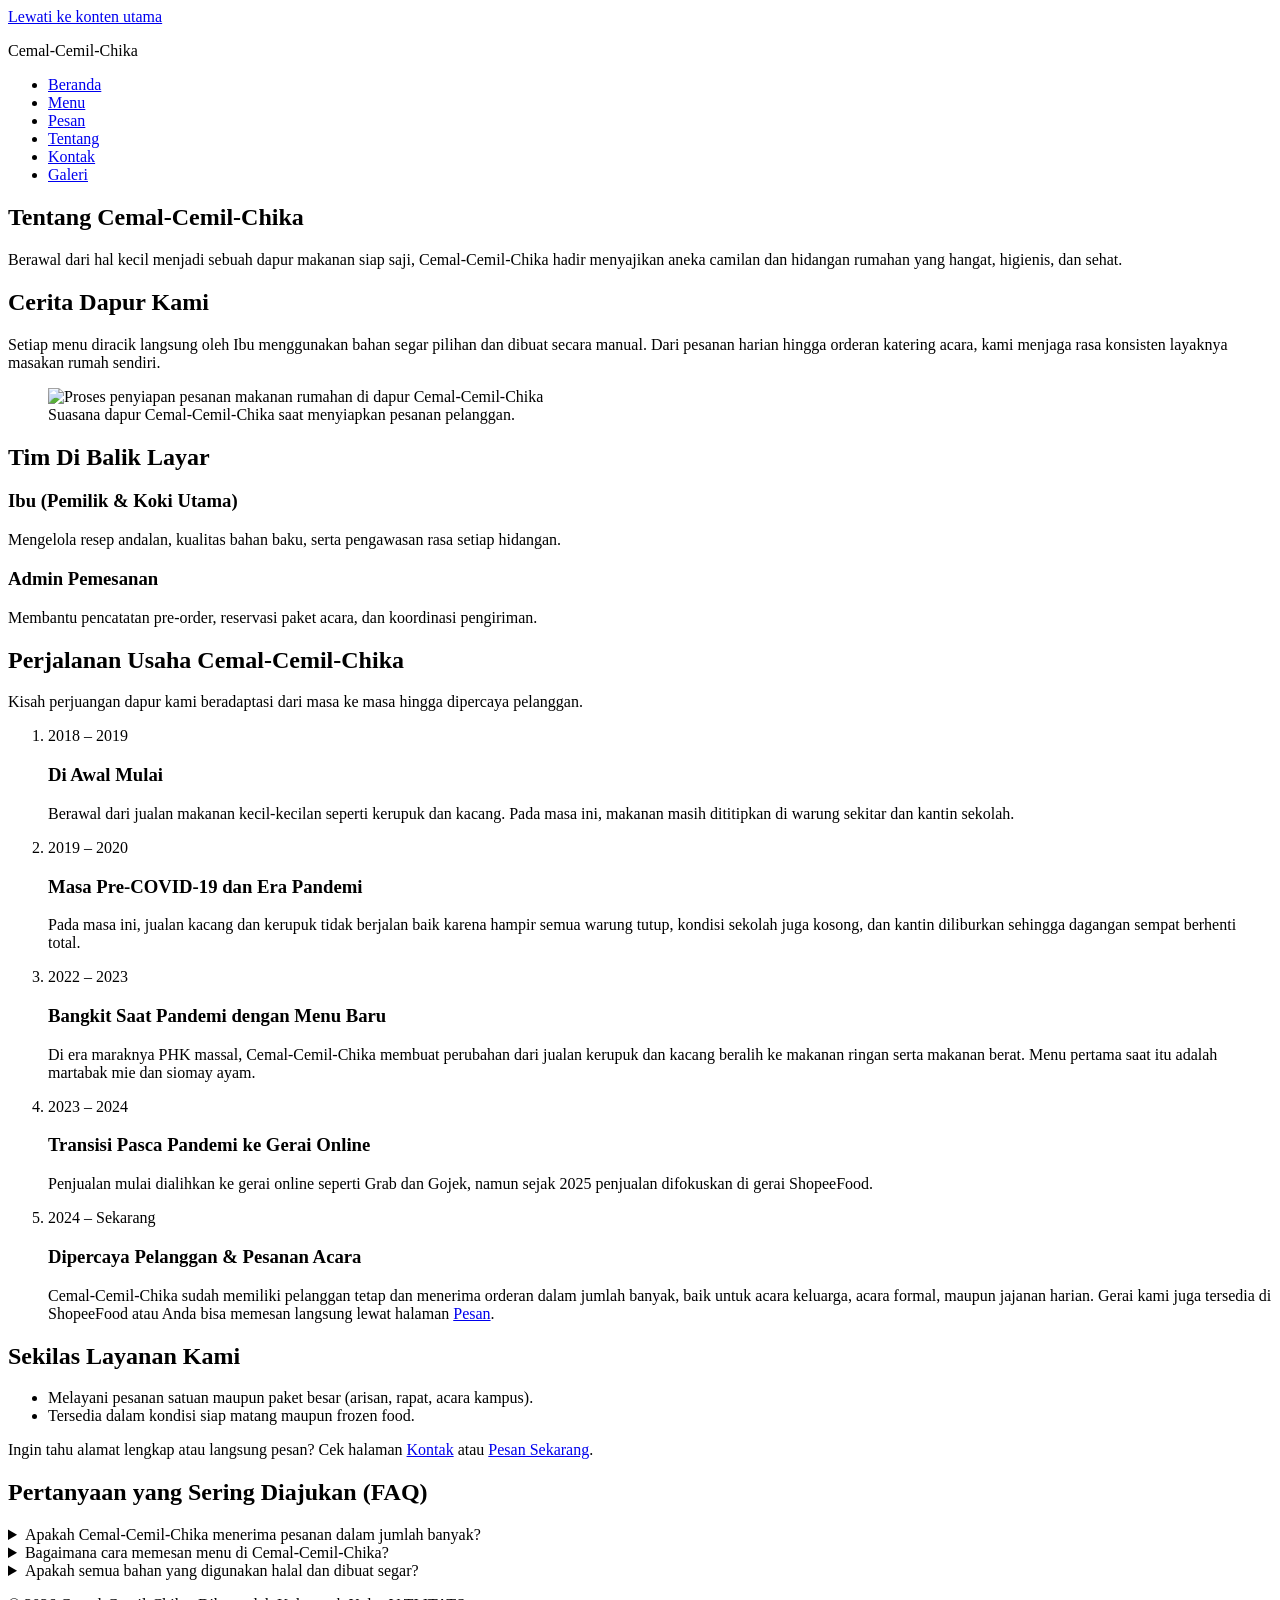
==== about.html @ de852a48 "perubahan about.html dan tambahan index.hhtml" ====
<!doctype html>
<html lang="id">
<head>
  <meta charset="UTF-8">
  <meta name="viewport" content="width=device-width, initial-scale=1.0">
  <title>Tentang Kami — Cemal-Cemil-Chika</title>
  <meta name="description" content="Kenali cerita dapur, perjalanan usaha sejak 2018, tim, dan tanya jawab seputar layanan kuliner rumahan Cemal-Cemil-Chika.">
  <!-- Link CDN Bootstrap 5.3 akan diletakkan di sini pada tahap CSS -->
  <link rel="stylesheet" href="css/style.css">
</head>
<body>
  <a href="#konten-utama">Lewati ke konten utama</a>

  <header>
    <p>Cemal-Cemil-Chika</p>
    <nav aria-label="Navigasi utama">
      <ul>
        <li><a href="index.html">Beranda</a></li>
        <li><a href="menu.html">Menu</a></li>
        <li><a href="pesan.html">Pesan</a></li>
        <li><a href="about.html" aria-current="page">Tentang</a></li>
        <li><a href="contact.html">Kontak</a></li>
        <li><a href="image.html">Galeri</a></li>
      </ul>
    </nav>
  </header>

  <main id="konten-utama">
    <section aria-labelledby="judul-tentang">
      <h1 id="judul-tentang">Tentang Cemal-Cemil-Chika</h1>
      <p>
        Berawal dari hal kecil menjadi sebuah dapur makanan siap saji, Cemal-Cemil-Chika hadir
        menyajikan aneka camilan dan hidangan rumahan yang hangat, higienis, dan sehat.
      </p>
    </section>

    <section aria-labelledby="judul-profil">
      <h2 id="judul-profil">Cerita Dapur Kami</h2>
      <p>
        Setiap menu diracik langsung oleh Ibu menggunakan bahan segar pilihan dan dibuat secara
        manual. Dari pesanan harian hingga orderan katering acara, kami menjaga rasa konsisten
        layaknya masakan rumah sendiri.
      </p>

      <figure>
        <img
          src="img/dapur-cemal-cemil.jpg"
          alt="Proses penyiapan pesanan makanan rumahan di dapur Cemal-Cemil-Chika"
          width="800"
          height="533"
          loading="lazy"
        >
        <figcaption>Suasana dapur Cemal-Cemil-Chika saat menyiapkan pesanan pelanggan.</figcaption>
      </figure>
    </section>

    <section aria-labelledby="judul-tim">
      <h2 id="judul-tim">Tim Di Balik Layar</h2>

      <article>
        <h3>Ibu (Pemilik &amp; Koki Utama)</h3>
        <p>Mengelola resep andalan, kualitas bahan baku, serta pengawasan rasa setiap hidangan.</p>
      </article>

      <article>
        <h3>Admin Pemesanan</h3>
        <p>Membantu pencatatan pre-order, reservasi paket acara, dan koordinasi pengiriman.</p>
      </article>
    </section>

    <section aria-labelledby="judul-perjalanan">
      <h2 id="judul-perjalanan">Perjalanan Usaha Cemal-Cemil-Chika</h2>
      <p>Kisah perjuangan dapur kami beradaptasi dari masa ke masa hingga dipercaya pelanggan.</p>

      <ol>
        <li>
          <article>
            <p><time datetime="2018">2018</time> – <time datetime="2019">2019</time></p>
            <h3>Di Awal Mulai</h3>
            <p>
              Berawal dari jualan makanan kecil-kecilan seperti kerupuk dan kacang. Pada masa ini,
              makanan masih dititipkan di warung sekitar dan kantin sekolah.
            </p>
          </article>
        </li>

        <li>
          <article>
            <p><time datetime="2019">2019</time> – <time datetime="2020">2020</time></p>
            <h3>Masa Pre-COVID-19 dan Era Pandemi</h3>
            <p>
              Pada masa ini, jualan kacang dan kerupuk tidak berjalan baik karena hampir semua
              warung tutup, kondisi sekolah juga kosong, dan kantin diliburkan sehingga dagangan
              sempat berhenti total.
            </p>
          </article>
        </li>

        <li>
          <article>
            <p><time datetime="2022">2022</time> – <time datetime="2023">2023</time></p>
            <h3>Bangkit Saat Pandemi dengan Menu Baru</h3>
            <p>
              Di era maraknya PHK massal, Cemal-Cemil-Chika membuat perubahan dari jualan kerupuk
              dan kacang beralih ke makanan ringan serta makanan berat. Menu pertama saat itu adalah
              martabak mie dan siomay ayam.
            </p>
          </article>
        </li>

        <li>
          <article>
            <p><time datetime="2023">2023</time> – <time datetime="2024">2024</time></p>
            <h3>Transisi Pasca Pandemi ke Gerai Online</h3>
            <p>
              Penjualan mulai dialihkan ke gerai online seperti Grab dan Gojek, namun sejak 2025
              penjualan difokuskan di gerai ShopeeFood.
            </p>
          </article>
        </li>

        <li>
          <article>
            <p><time datetime="2024">2024</time> – Sekarang</p>
            <h3>Dipercaya Pelanggan &amp; Pesanan Acara</h3>
            <p>
              Cemal-Cemil-Chika sudah memiliki pelanggan tetap dan menerima orderan dalam jumlah
              banyak, baik untuk acara keluarga, acara formal, maupun jajanan harian. Gerai kami
              juga tersedia di ShopeeFood atau Anda bisa memesan langsung lewat halaman
              <a href="pesan.html">Pesan</a>.
            </p>
          </article>
        </li>
      </ol>
    </section>

    <aside aria-labelledby="judul-ringkasan">
      <h2 id="judul-ringkasan">Sekilas Layanan Kami</h2>
      <ul>
        <li>Melayani pesanan satuan maupun paket besar (arisan, rapat, acara kampus).</li>
        <li>Tersedia dalam kondisi siap matang maupun frozen food.</li>
      </ul>
      <p>
        Ingin tahu alamat lengkap atau langsung pesan? Cek halaman
        <a href="contact.html">Kontak</a> atau <a href="pesan.html">Pesan Sekarang</a>.
      </p>
    </aside>

    <section aria-labelledby="judul-faq">
      <h2 id="judul-faq">Pertanyaan yang Sering Diajukan (FAQ)</h2>

      <details>
        <summary>Apakah Cemal-Cemil-Chika menerima pesanan dalam jumlah banyak?</summary>
        <p>
          Ya, kami melayani pesanan dalam jumlah besar untuk acara kampus, arisan, maupun
          rapat keluarga. Sebaiknya pesan minimal 1 minggu sebelumnya agar persiapan maksimal.
        </p>
      </details>

      <details>
        <summary>Bagaimana cara memesan menu di Cemal-Cemil-Chika?</summary>
        <p>
          Kamu bisa langsung mengisi formulir di halaman <a href="pesan.html">Pesan</a>
          atau menghubungi kontak yang tertera di halaman <a href="contact.html">Kontak</a>.
        </p>
      </details>

      <details>
        <summary>Apakah semua bahan yang digunakan halal dan dibuat segar?</summary>
        <p>
          InsyaAllah seluruh bahan terjamin halal dan dimasak segar sesuai pesanan setiap hari.
        </p>
      </details>
    </section>
  </main>

  <footer>
    <p>&copy; 2026 Cemal-Cemil-Chika. Dibuat oleh Kelompok Kelas V TI ITATS.</p>
  </footer>
</body>
</html>
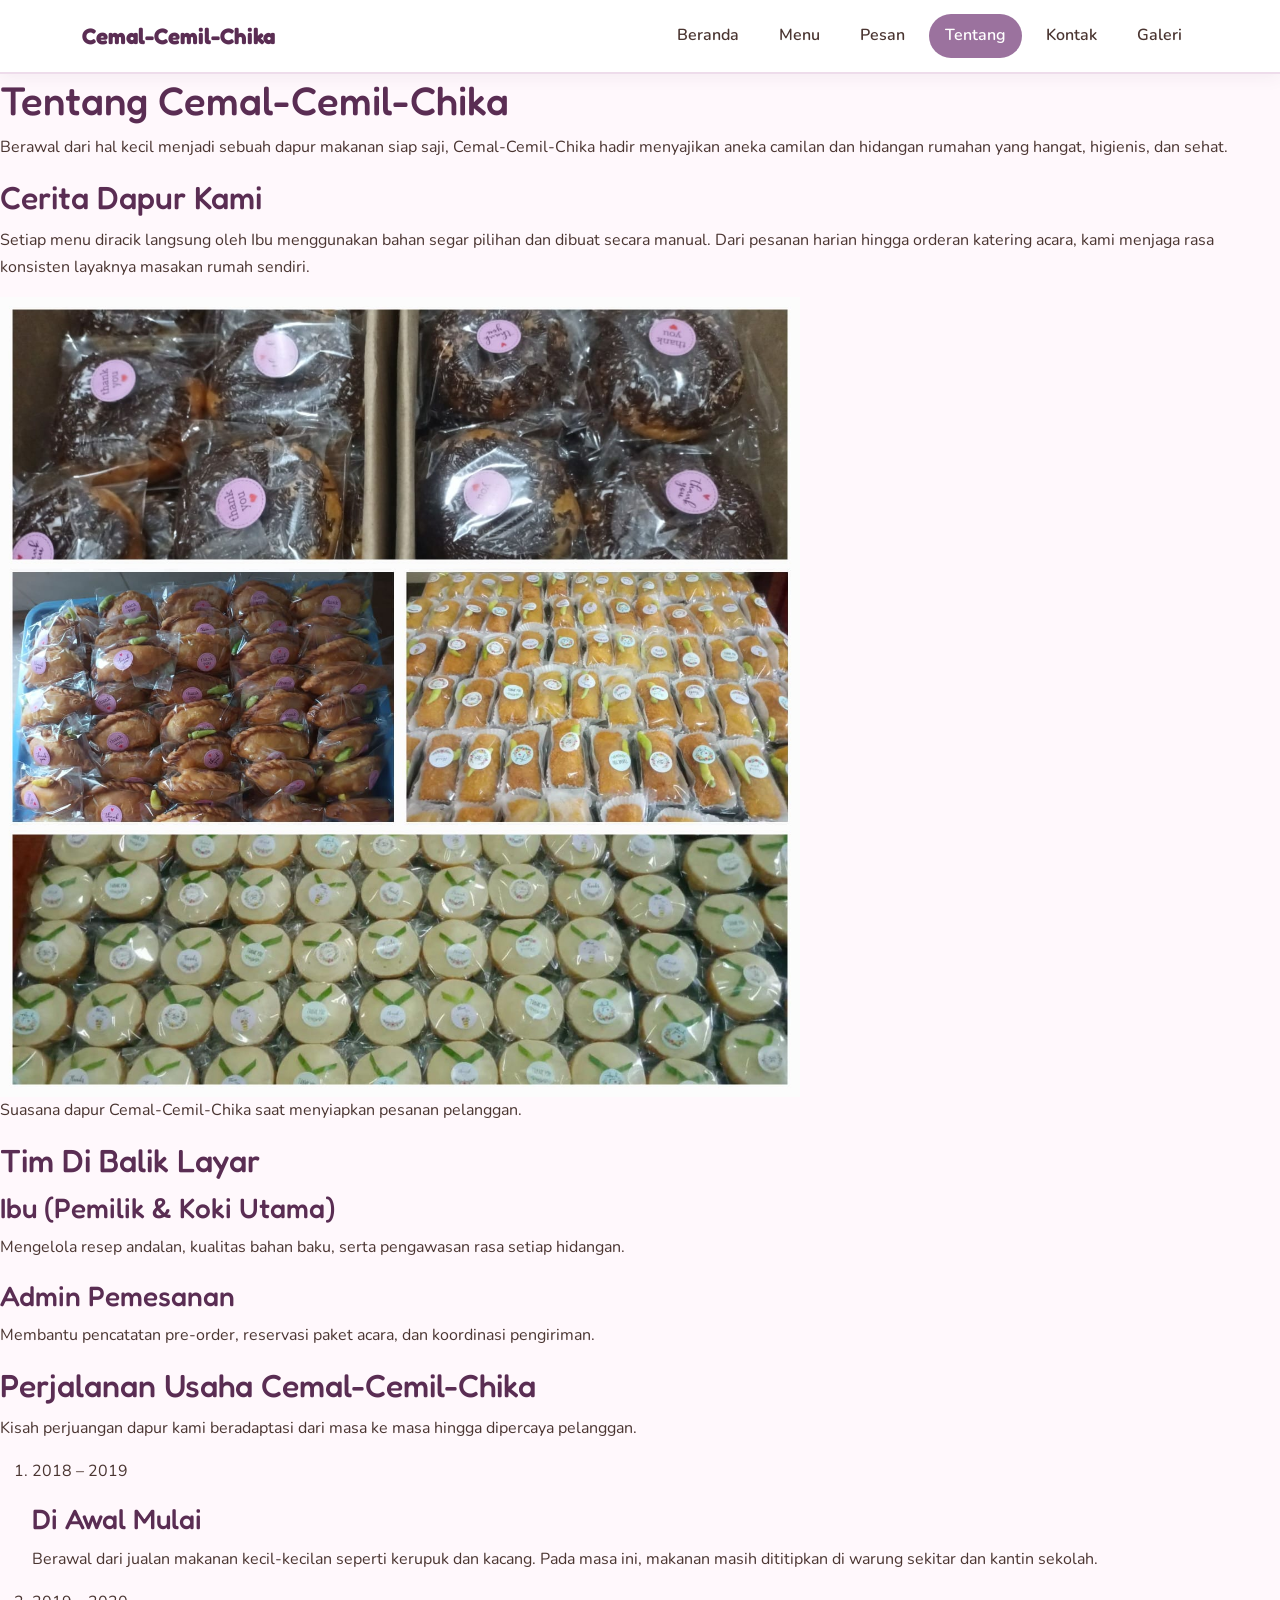
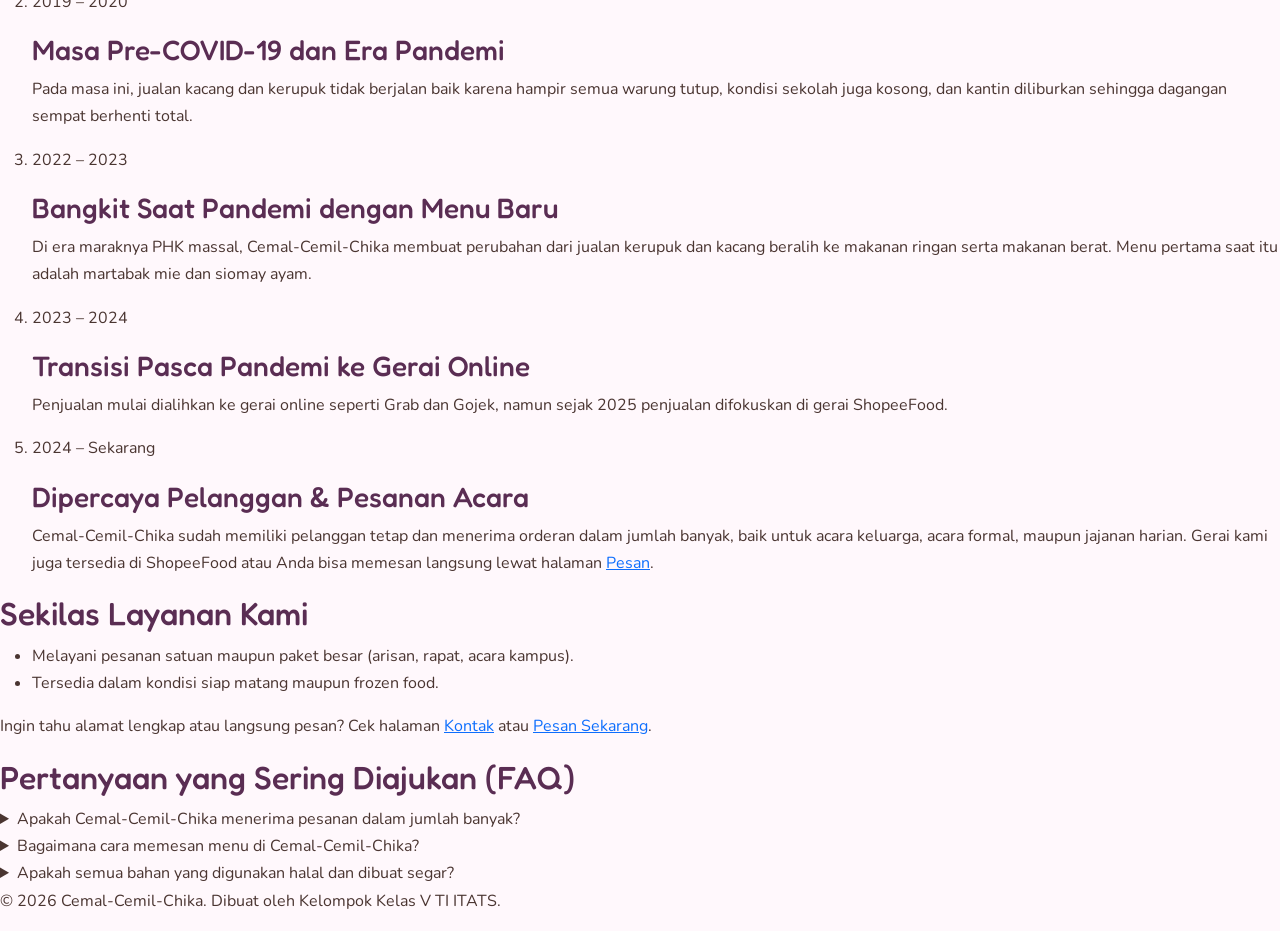
==== commit a1102e4b: "css style" ====
--- a/about.html
+++ b/about.html
@@ -1,27 +1,41 @@
 <!doctype html>
 <html lang="id">
+
 <head>
   <meta charset="UTF-8">
   <meta name="viewport" content="width=device-width, initial-scale=1.0">
   <title>Tentang Kami — Cemal-Cemil-Chika</title>
-  <meta name="description" content="Kenali cerita dapur, perjalanan usaha sejak 2018, tim, dan tanya jawab seputar layanan kuliner rumahan Cemal-Cemil-Chika.">
+  <meta name="description"
+    content="Kenali cerita dapur, perjalanan usaha sejak 2018, tim, dan tanya jawab seputar layanan kuliner rumahan Cemal-Cemil-Chika.">
   <!-- Link CDN Bootstrap 5.3 akan diletakkan di sini pada tahap CSS -->
+  <link href="https://cdn.jsdelivr.net/npm/bootstrap@5.3.3/dist/css/bootstrap.min.css" rel="stylesheet">
   <link rel="stylesheet" href="css/style.css">
 </head>
+
 <body>
   <a href="#konten-utama">Lewati ke konten utama</a>
 
   <header>
-    <p>Cemal-Cemil-Chika</p>
-    <nav aria-label="Navigasi utama">
-      <ul>
-        <li><a href="index.html">Beranda</a></li>
-        <li><a href="menu.html">Menu</a></li>
-        <li><a href="pesan.html">Pesan</a></li>
-        <li><a href="about.html" aria-current="page">Tentang</a></li>
-        <li><a href="contact.html">Kontak</a></li>
-        <li><a href="image.html">Galeri</a></li>
-      </ul>
+    <nav class="navbar navbar-expand-lg chika-navbar" aria-label="Navigasi utama">
+      <div class="container">
+        <a class="navbar-brand fw-bold d-flex align-items-center gap-2" href="index.html">
+          Cemal-Cemil-Chika
+        </a>
+        <button class="navbar-toggler" type="button" data-bs-toggle="collapse" data-bs-target="#menuUtama"
+          aria-controls="menuUtama" aria-expanded="false" aria-label="Buka menu navigasi">
+          <span class="navbar-toggler-icon"></span>
+        </button>
+        <div class="collapse navbar-collapse" id="menuUtama">
+          <ul class="navbar-nav ms-auto gap-lg-2">
+            <li class="nav-item"><a class="nav-link" href="index.html">Beranda</a></li>
+            <li class="nav-item"><a class="nav-link" href="menu.html">Menu</a></li>
+            <li class="nav-item"><a class="nav-link" href="pesan.html">Pesan</a></li>
+            <li class="nav-item"><a class="nav-link active" href="about.html" aria-current="page">Tentang</a></li>
+            <li class="nav-item"><a class="nav-link" href="contact.html">Kontak</a></li>
+            <li class="nav-item"><a class="nav-link" href="image.html">Galeri</a></li>
+          </ul>
+        </div>
+      </div>
     </nav>
   </header>
 
@@ -43,13 +57,8 @@
       </p>
 
       <figure>
-        <img
-          src="img/dapur-cemal-cemil.jpg"
-          alt="Proses penyiapan pesanan makanan rumahan di dapur Cemal-Cemil-Chika"
-          width="800"
-          height="533"
-          loading="lazy"
-        >
+        <img src="img/dapur-cemal-cemil.jpg" alt="Proses penyiapan pesanan makanan rumahan di dapur Cemal-Cemil-Chika"
+          width="800" height="533" loading="lazy">
         <figcaption>Suasana dapur Cemal-Cemil-Chika saat menyiapkan pesanan pelanggan.</figcaption>
       </figure>
     </section>
@@ -177,5 +186,7 @@
   <footer>
     <p>&copy; 2026 Cemal-Cemil-Chika. Dibuat oleh Kelompok Kelas V TI ITATS.</p>
   </footer>
+  <script src="https://cdn.jsdelivr.net/npm/bootstrap@5.3.3/dist/js/bootstrap.bundle.min.js"></script>
 </body>
+
 </html>
--- a/css/style.css
+++ b/css/style.css
@@ -0,0 +1,111 @@
+/* === 1. FONT & PALET WARNA LOGO CEMAL-CEMIL CHIKA === */
+@import url('https://fonts.googleapis.com/css2?family=Fredoka:wght@500;600;700&family=Nunito:wght@400;600;700&display=swap');
+
+:root {
+    --bg-page: #FFF8FC;
+    /* Pink-putih lembut dari latar logo */
+    --surface: #FFFFFF;
+    /* Putih bersih untuk card/konten */
+    --primary: #9B729E;
+    /* Dusty mauve dari pita logo */
+    --primary-dark: #5A2D53;
+    /* Deep plum dari teks pita */
+    --primary-soft: #F3E5F2;
+    /* Lavender pastel untuk highlight */
+    --accent: #E09132;
+    /* Emas karamel dari wajan & spatula */
+    --accent-hover: #C87A1E;
+    --text-main: #4A3531;
+    /* Cokelat hangat dari outline logo */
+    --text-muted: #7D6460;
+    --border-soft: #EEDCEB;
+    --shadow-soft: 0 8px 24px rgba(90, 45, 83, 0.08);
+    --radius: 16px;
+}
+
+/* === 2. RESET & BASE === */
+*,
+*::before,
+*::after {
+    box-sizing: border-box;
+    margin: 0;
+    padding: 0;
+}
+
+html {
+    scroll-behavior: smooth;
+}
+
+body {
+    font-family: 'Nunito', sans-serif;
+    background-color: var(--bg-page);
+    color: var(--text-main);
+    line-height: 1.7;
+    min-height: 100vh;
+    display: flex;
+    flex-direction: column;
+}
+
+h1,
+h2,
+h3 {
+    font-family: 'Fredoka', sans-serif;
+    color: var(--primary-dark);
+    line-height: 1.3;
+}
+
+img {
+    max-width: 100%;
+    height: auto;
+    display: block;
+}
+
+/* === 3. SKIP LINK (AKSESIBILITAS) === */
+a[href="#konten-utama"] {
+    position: absolute;
+    top: -100px;
+    left: 16px;
+    background: var(--primary-dark);
+    color: #FFFFFF;
+    padding: 8px 16px;
+    border-radius: 8px;
+    text-decoration: none;
+    font-weight: 700;
+    z-index: 1000;
+}
+
+a[href="#konten-utama"]:focus {
+    top: 16px;
+}
+
+/* === 4. NAVBAR CHIKA === */
+.chika-navbar {
+    background-color: var(--surface);
+    border-bottom: 2px solid var(--border-soft);
+    box-shadow: 0 4px 16px rgba(90, 45, 83, 0.06);
+    padding: 0.75rem 0;
+}
+
+.chika-navbar .navbar-brand {
+    font-family: 'Fredoka', sans-serif;
+    font-size: 1.4rem;
+    color: var(--primary-dark);
+}
+
+.chika-navbar .nav-link {
+    font-weight: 600;
+    color: var(--text-main);
+    padding: 0.5rem 1rem !important;
+    border-radius: 999px;
+    transition: all 0.2s ease;
+}
+
+.chika-navbar .nav-link:hover {
+    background-color: var(--primary-soft);
+    color: var(--primary-dark);
+}
+
+.chika-navbar .nav-link.active {
+    background-color: var(--primary);
+    color: #FFFFFF;
+}
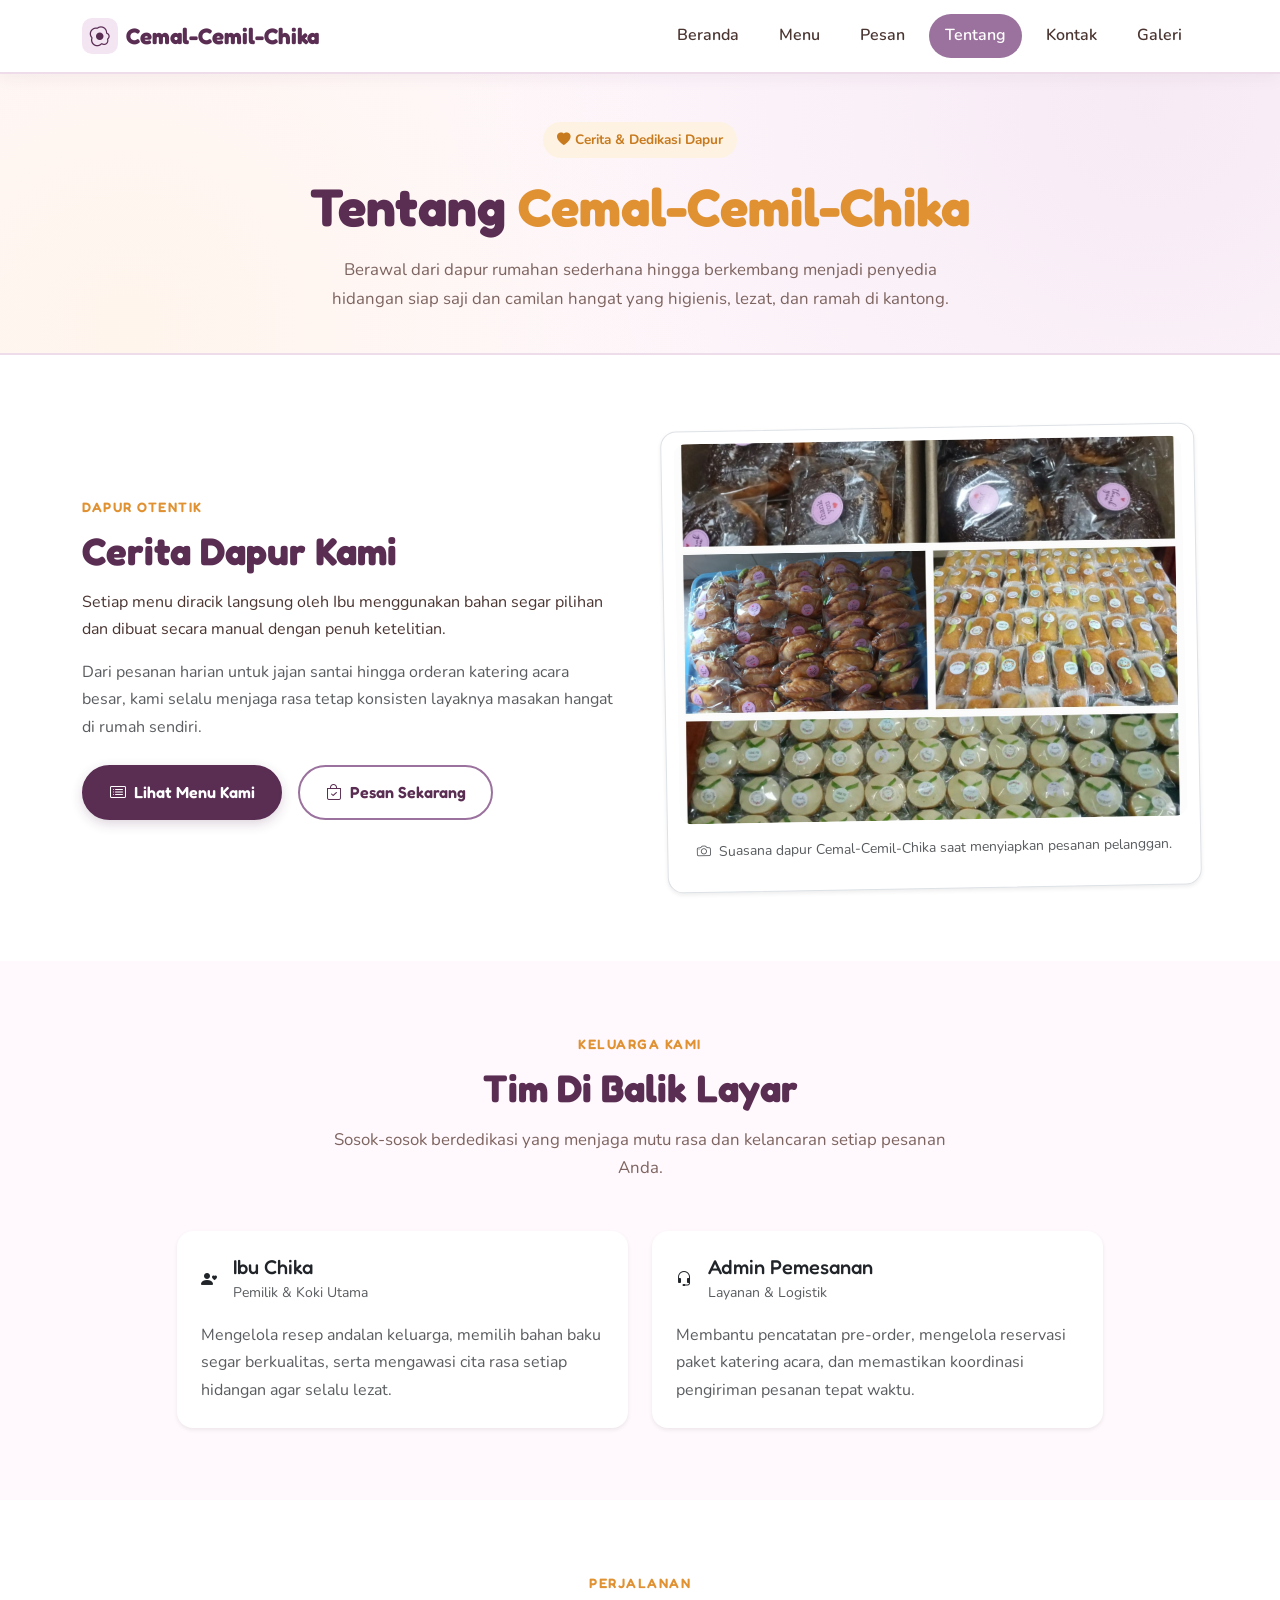
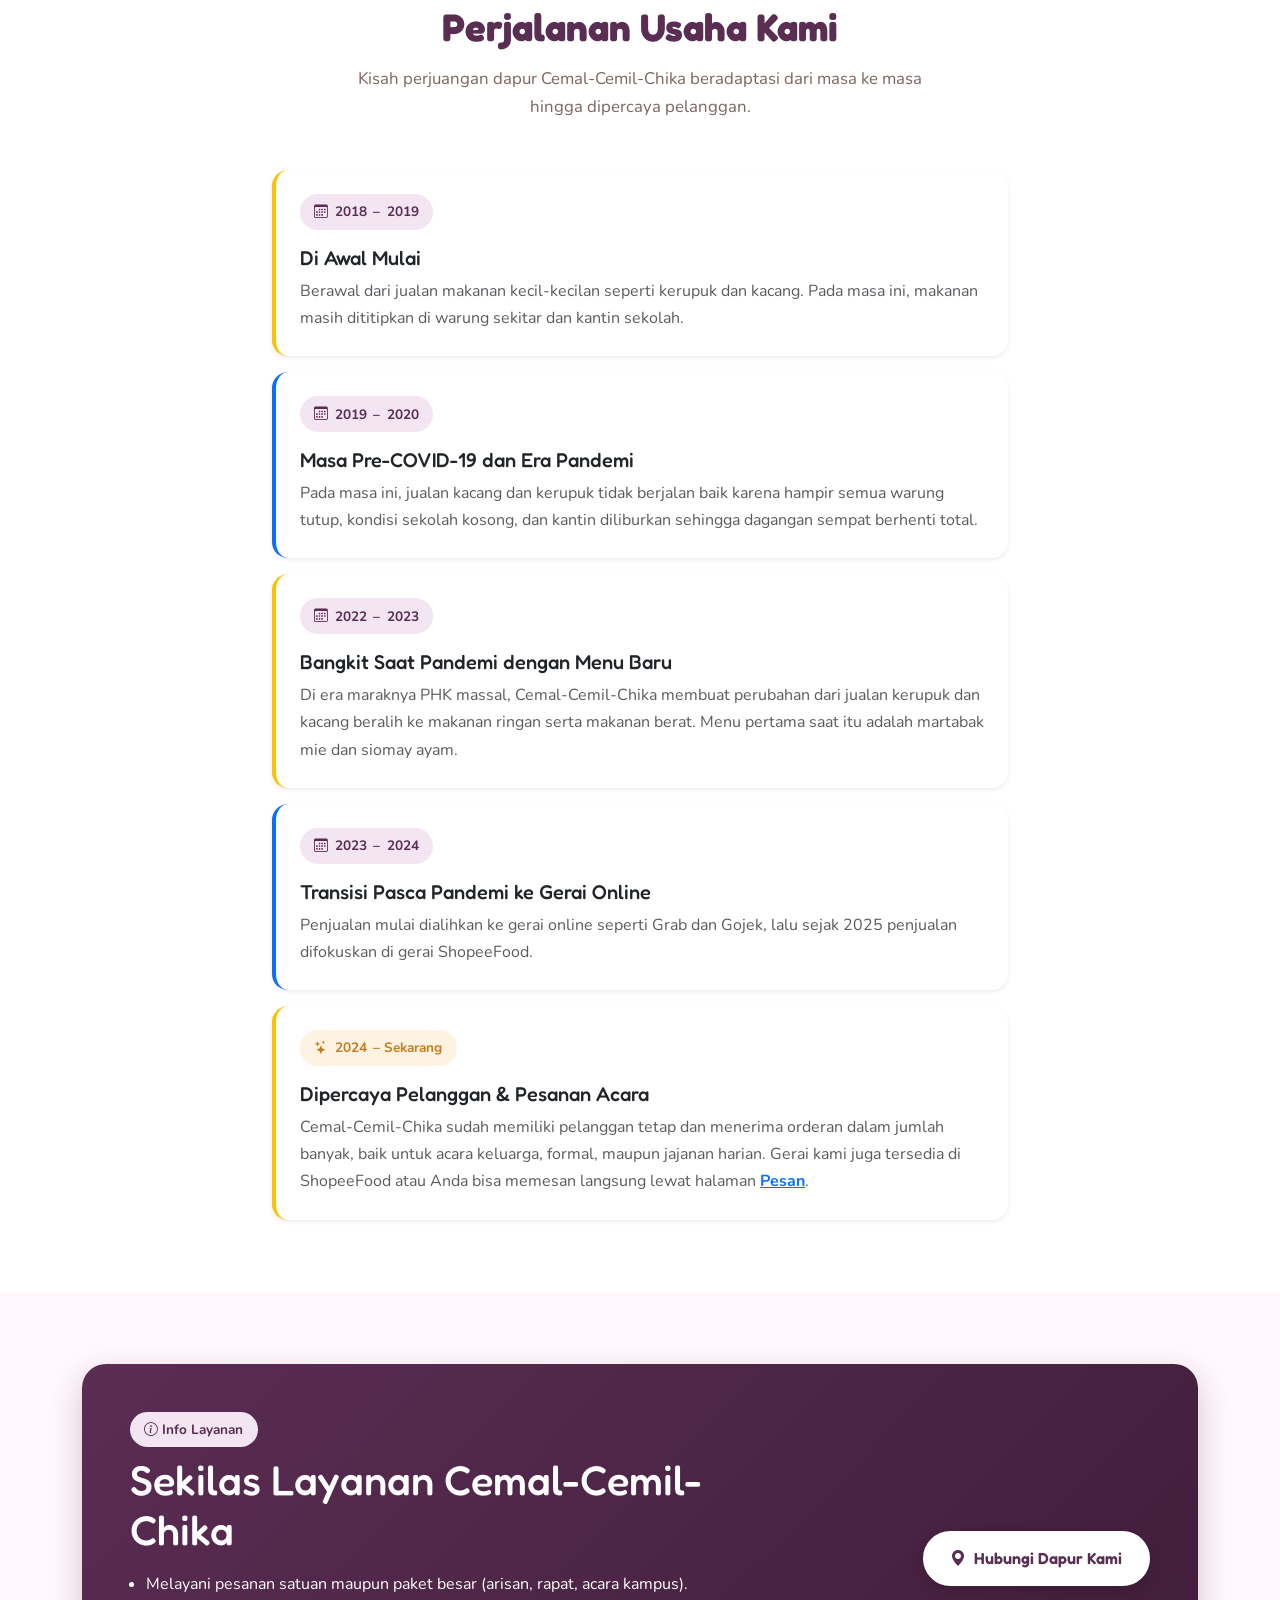
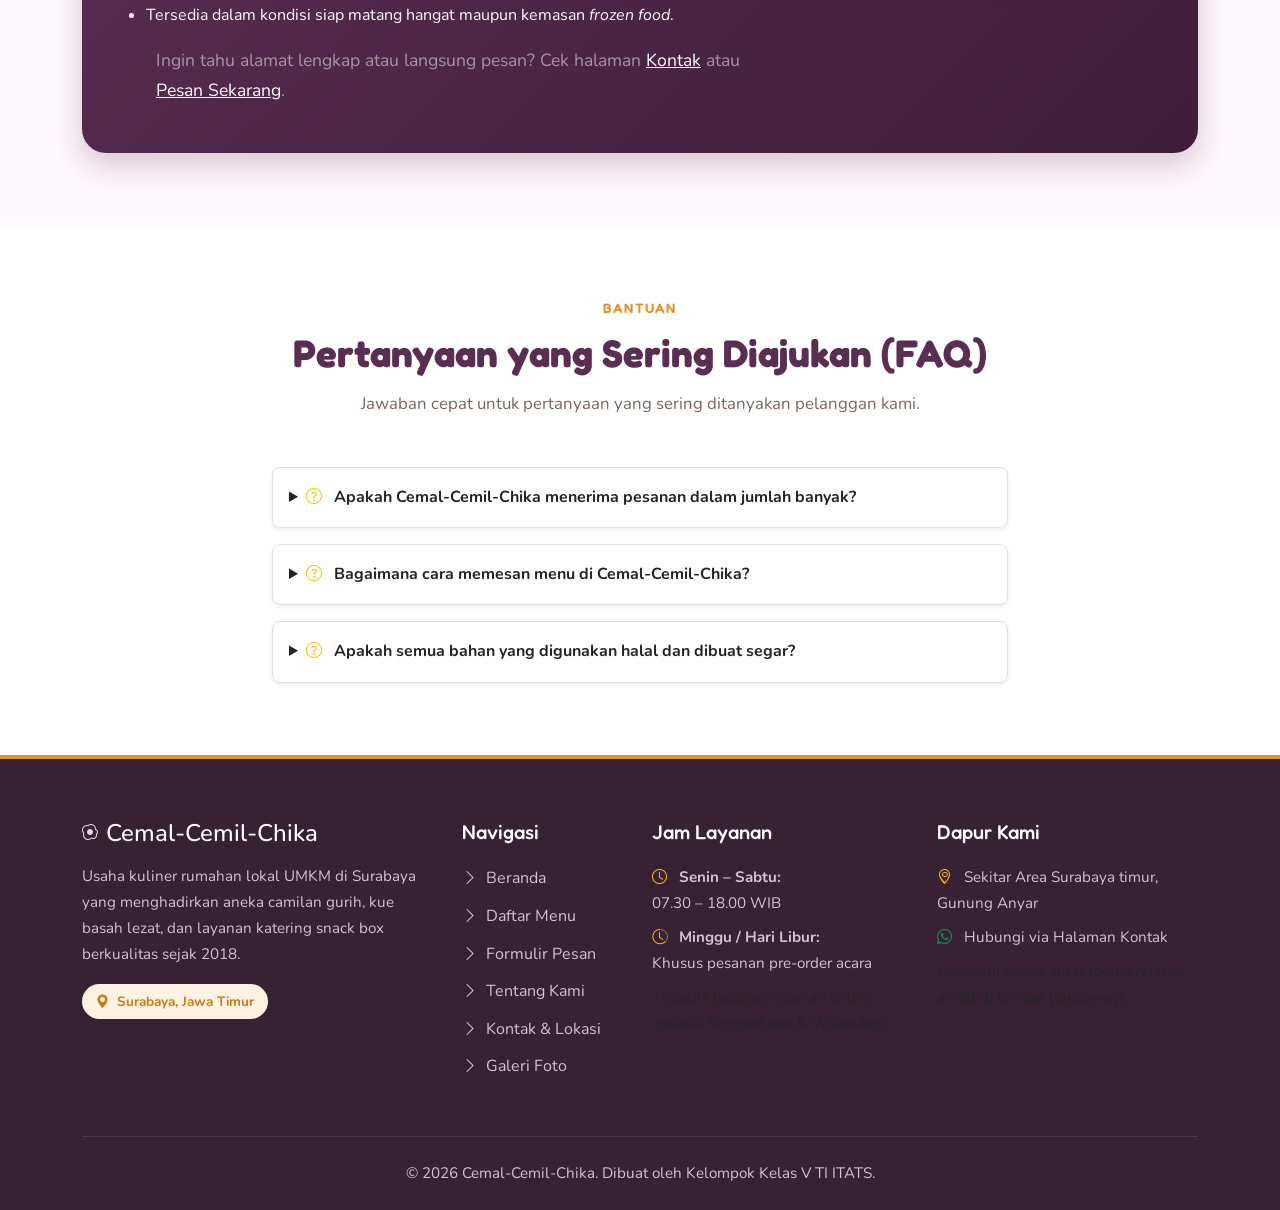
==== commit 2aca8540: "perubahan detail" ====
--- a/about.html
+++ b/about.html
@@ -2,24 +2,31 @@
 <html lang="id">
 
 <head>
-  <meta charset="UTF-8">
-  <meta name="viewport" content="width=device-width, initial-scale=1.0">
+  <meta charset="UTF-8" />
+  <meta name="viewport" content="width=device-width, initial-scale=1.0" />
   <title>Tentang Kami — Cemal-Cemil-Chika</title>
   <meta name="description"
-    content="Kenali cerita dapur, perjalanan usaha sejak 2018, tim, dan tanya jawab seputar layanan kuliner rumahan Cemal-Cemil-Chika.">
-  <!-- Link CDN Bootstrap 5.3 akan diletakkan di sini pada tahap CSS -->
-  <link href="https://cdn.jsdelivr.net/npm/bootstrap@5.3.3/dist/css/bootstrap.min.css" rel="stylesheet">
-  <link rel="stylesheet" href="css/style.css">
+    content="Kenali cerita dapur, perjalanan usaha sejak 2018, tim, dan tanya jawab seputar layanan kuliner rumahan Cemal-Cemil-Chika." />
+
+  <!-- Bootstrap 5.3 CDN -->
+  <link href="https://cdn.jsdelivr.net/npm/bootstrap@5.3.3/dist/css/bootstrap.min.css" rel="stylesheet" />
+  <!-- Bootstrap Icons CDN -->
+  <link rel="stylesheet" href="https://cdn.jsdelivr.net/npm/bootstrap-icons@1.11.3/font/bootstrap-icons.min.css" />
+  <!-- Custom Stylesheet -->
+  <link rel="stylesheet" href="css/style.css" />
 </head>
 
 <body>
+  <!-- Aksesibilitas: Tautan Lewati ke Konten Utama (B5) -->
   <a href="#konten-utama">Lewati ke konten utama</a>
 
+  <!-- Header & Navigasi Bersama (A2, A4) -->
   <header>
     <nav class="navbar navbar-expand-lg chika-navbar" aria-label="Navigasi utama">
       <div class="container">
-        <a class="navbar-brand fw-bold d-flex align-items-center gap-2" href="index.html">
-          Cemal-Cemil-Chika
+        <a class="navbar-brand fw-bold" href="index.html">
+          <span class="brand-icon"><i class="bi bi-egg-fried"></i></span>
+          <span>Cemal-Cemil-Chika</span>
         </a>
         <button class="navbar-toggler" type="button" data-bs-toggle="collapse" data-bs-target="#menuUtama"
           aria-controls="menuUtama" aria-expanded="false" aria-label="Buka menu navigasi">
@@ -39,153 +46,330 @@
     </nav>
   </header>
 
+  <!-- Konten Utama (A2) -->
   <main id="konten-utama">
-    <section aria-labelledby="judul-tentang">
-      <h1 id="judul-tentang">Tentang Cemal-Cemil-Chika</h1>
-      <p>
-        Berawal dari hal kecil menjadi sebuah dapur makanan siap saji, Cemal-Cemil-Chika hadir
-        menyajikan aneka camilan dan hidangan rumahan yang hangat, higienis, dan sehat.
-      </p>
-    </section>
-
-    <section aria-labelledby="judul-profil">
-      <h2 id="judul-profil">Cerita Dapur Kami</h2>
-      <p>
-        Setiap menu diracik langsung oleh Ibu menggunakan bahan segar pilihan dan dibuat secara
-        manual. Dari pesanan harian hingga orderan katering acara, kami menjaga rasa konsisten
-        layaknya masakan rumah sendiri.
-      </p>
-
-      <figure>
-        <img src="img/dapur-cemal-cemil.jpg" alt="Proses penyiapan pesanan makanan rumahan di dapur Cemal-Cemil-Chika"
-          width="800" height="533" loading="lazy">
-        <figcaption>Suasana dapur Cemal-Cemil-Chika saat menyiapkan pesanan pelanggan.</figcaption>
-      </figure>
-    </section>
-
-    <section aria-labelledby="judul-tim">
-      <h2 id="judul-tim">Tim Di Balik Layar</h2>
-
-      <article>
-        <h3>Ibu (Pemilik &amp; Koki Utama)</h3>
-        <p>Mengelola resep andalan, kualitas bahan baku, serta pengawasan rasa setiap hidangan.</p>
-      </article>
-
-      <article>
-        <h3>Admin Pemesanan</h3>
-        <p>Membantu pencatatan pre-order, reservasi paket acara, dan koordinasi pengiriman.</p>
-      </article>
-    </section>
-
-    <section aria-labelledby="judul-perjalanan">
-      <h2 id="judul-perjalanan">Perjalanan Usaha Cemal-Cemil-Chika</h2>
-      <p>Kisah perjuangan dapur kami beradaptasi dari masa ke masa hingga dipercaya pelanggan.</p>
-
-      <ol>
-        <li>
-          <article>
-            <p><time datetime="2018">2018</time> – <time datetime="2019">2019</time></p>
-            <h3>Di Awal Mulai</h3>
-            <p>
-              Berawal dari jualan makanan kecil-kecilan seperti kerupuk dan kacang. Pada masa ini,
-              makanan masih dititipkan di warung sekitar dan kantin sekolah.
+    <!-- 1. Page Hero Banner (A3) -->
+    <section class="page-hero text-center" aria-labelledby="judul-tentang">
+      <div class="container">
+        <span class="badge-accent mb-3 d-inline-block">
+          <i class="bi bi-heart-fill"></i> Cerita &amp; Dedikasi Dapur
+        </span>
+        <h1 id="judul-tentang" class="hero-title mb-3">
+          Tentang <span class="text-highlight">Cemal-Cemil-Chika</span>
+        </h1>
+        <p class="section-desc mb-0 mx-auto">
+          Berawal dari dapur rumahan sederhana hingga berkembang menjadi penyedia hidangan siap saji dan camilan hangat yang higienis, lezat, dan ramah di kantong.
+        </p>
+      </div>
+    </section>
+
+    <!-- 2. Cerita Dapur Kami (A5, D4) -->
+    <section class="section-padding bg-white" aria-labelledby="judul-profil">
+      <div class="container">
+        <div class="row align-items-center g-5">
+          <div class="col-lg-6">
+            <span class="section-tag">Dapur Otentik</span>
+            <h2 id="judul-profil" class="section-title">Cerita Dapur Kami</h2>
+            <p class="mb-3">
+              Setiap menu diracik langsung oleh Ibu menggunakan bahan segar pilihan dan dibuat secara manual dengan penuh ketelitian.
             </p>
-          </article>
-        </li>
-
-        <li>
-          <article>
-            <p><time datetime="2019">2019</time> – <time datetime="2020">2020</time></p>
-            <h3>Masa Pre-COVID-19 dan Era Pandemi</h3>
-            <p>
-              Pada masa ini, jualan kacang dan kerupuk tidak berjalan baik karena hampir semua
-              warung tutup, kondisi sekolah juga kosong, dan kantin diliburkan sehingga dagangan
-              sempat berhenti total.
+            <p class="mb-4 text-muted">
+              Dari pesanan harian untuk jajan santai hingga orderan katering acara besar, kami selalu menjaga rasa tetap konsisten layaknya masakan hangat di rumah sendiri.
             </p>
-          </article>
-        </li>
-
-        <li>
-          <article>
-            <p><time datetime="2022">2022</time> – <time datetime="2023">2023</time></p>
-            <h3>Bangkit Saat Pandemi dengan Menu Baru</h3>
-            <p>
-              Di era maraknya PHK massal, Cemal-Cemil-Chika membuat perubahan dari jualan kerupuk
-              dan kacang beralih ke makanan ringan serta makanan berat. Menu pertama saat itu adalah
-              martabak mie dan siomay ayam.
-            </p>
-          </article>
-        </li>
-
-        <li>
-          <article>
-            <p><time datetime="2023">2023</time> – <time datetime="2024">2024</time></p>
-            <h3>Transisi Pasca Pandemi ke Gerai Online</h3>
-            <p>
-              Penjualan mulai dialihkan ke gerai online seperti Grab dan Gojek, namun sejak 2025
-              penjualan difokuskan di gerai ShopeeFood.
-            </p>
-          </article>
-        </li>
-
-        <li>
-          <article>
-            <p><time datetime="2024">2024</time> – Sekarang</p>
-            <h3>Dipercaya Pelanggan &amp; Pesanan Acara</h3>
-            <p>
-              Cemal-Cemil-Chika sudah memiliki pelanggan tetap dan menerima orderan dalam jumlah
-              banyak, baik untuk acara keluarga, acara formal, maupun jajanan harian. Gerai kami
-              juga tersedia di ShopeeFood atau Anda bisa memesan langsung lewat halaman
-              <a href="pesan.html">Pesan</a>.
-            </p>
-          </article>
-        </li>
-      </ol>
-    </section>
-
-    <aside aria-labelledby="judul-ringkasan">
-      <h2 id="judul-ringkasan">Sekilas Layanan Kami</h2>
-      <ul>
-        <li>Melayani pesanan satuan maupun paket besar (arisan, rapat, acara kampus).</li>
-        <li>Tersedia dalam kondisi siap matang maupun frozen food.</li>
-      </ul>
-      <p>
-        Ingin tahu alamat lengkap atau langsung pesan? Cek halaman
-        <a href="contact.html">Kontak</a> atau <a href="pesan.html">Pesan Sekarang</a>.
-      </p>
-    </aside>
-
-    <section aria-labelledby="judul-faq">
-      <h2 id="judul-faq">Pertanyaan yang Sering Diajukan (FAQ)</h2>
-
-      <details>
-        <summary>Apakah Cemal-Cemil-Chika menerima pesanan dalam jumlah banyak?</summary>
-        <p>
-          Ya, kami melayani pesanan dalam jumlah besar untuk acara kampus, arisan, maupun
-          rapat keluarga. Sebaiknya pesan minimal 1 minggu sebelumnya agar persiapan maksimal.
+            <div class="d-flex flex-wrap gap-3">
+              <a href="menu.html" class="btn-chika-primary">
+                <i class="bi bi-card-list"></i> Lihat Menu Kami
+              </a>
+              <a href="pesan.html" class="btn-chika-outline">
+                <i class="bi bi-bag-check"></i> Pesan Sekarang
+              </a>
+            </div>
+          </div>
+          <div class="col-lg-6">
+            <figure class="hero-image-card mb-0 shadow-sm border rounded-4 overflow-hidden">
+              <img src="img/dapur-cemal-cemil.jpg" alt="Proses penyiapan pesanan makanan rumahan di dapur Cemal-Cemil-Chika"
+                width="800" height="533" loading="lazy" class="img-fluid" />
+              <figcaption class="p-3 text-center small text-muted bg-white">
+                <i class="bi bi-camera me-1"></i> Suasana dapur Cemal-Cemil-Chika saat menyiapkan pesanan pelanggan.
+              </figcaption>
+            </figure>
+          </div>
+        </div>
+      </div>
+    </section>
+
+    <!-- 3. Tim Di Balik Layar (A2, P4) -->
+    <section class="section-padding" aria-labelledby="judul-tim">
+      <div class="container">
+        <div class="text-center mb-5">
+          <span class="section-tag">Keluarga Kami</span>
+          <h2 id="judul-tim" class="section-title">Tim Di Balik Layar</h2>
+          <p class="section-desc">Sosok-sosok berdedikasi yang menjaga mutu rasa dan kelancaran setiap pesanan Anda.</p>
+        </div>
+
+        <div class="row g-4 justify-content-center">
+          <div class="col-md-6 col-lg-5">
+            <article class="card h-100 border-0 shadow-sm rounded-4 p-4">
+              <div class="d-flex align-items-center gap-3 mb-3">
+                <div class="brand-icon">
+                  <i class="bi bi-person-heart"></i>
+                </div>
+                <div>
+                  <h3 class="h5 mb-0">Ibu Chika</h3>
+                  <span class="small text-muted">Pemilik &amp; Koki Utama</span>
+                </div>
+              </div>
+              <p class="mb-0 text-muted">
+                Mengelola resep andalan keluarga, memilih bahan baku segar berkualitas, serta mengawasi cita rasa setiap hidangan agar selalu lezat.
+              </p>
+            </article>
+          </div>
+
+          <div class="col-md-6 col-lg-5">
+            <article class="card h-100 border-0 shadow-sm rounded-4 p-4">
+              <div class="d-flex align-items-center gap-3 mb-3">
+                <div class="brand-icon">
+                  <i class="bi bi-headset"></i>
+                </div>
+                <div>
+                  <h3 class="h5 mb-0">Admin Pemesanan</h3>
+                  <span class="small text-muted">Layanan &amp; Logistik</span>
+                </div>
+              </div>
+              <p class="mb-0 text-muted">
+                Membantu pencatatan pre-order, mengelola reservasi paket katering acara, dan memastikan koordinasi pengiriman pesanan tepat waktu.
+              </p>
+            </article>
+          </div>
+        </div>
+      </div>
+    </section>
+
+    <!-- 4. Perjalanan Usaha (A2 Timeline) -->
+    <section class="section-padding bg-white" aria-labelledby="judul-perjalanan">
+      <div class="container">
+        <div class="text-center mb-5">
+          <span class="section-tag">Perjalanan</span>
+          <h2 id="judul-perjalanan" class="section-title">Perjalanan Usaha Kami</h2>
+          <p class="section-desc">Kisah perjuangan dapur Cemal-Cemil-Chika beradaptasi dari masa ke masa hingga dipercaya pelanggan.</p>
+        </div>
+
+        <div class="row justify-content-center">
+          <div class="col-lg-8">
+            <ol class="list-unstyled d-flex flex-column gap-3 mb-0">
+              <!-- Era 1 -->
+              <li>
+                <article class="card border-0 shadow-sm rounded-4 p-4 border-start border-warning border-4">
+                  <div class="mb-2">
+                    <span class="badge-chika"><i class="bi bi-calendar3"></i> <time datetime="2018">2018</time> – <time datetime="2019">2019</time></span>
+                  </div>
+                  <h3 class="h5 mt-2 mb-2">Di Awal Mulai</h3>
+                  <p class="mb-0 text-muted">
+                    Berawal dari jualan makanan kecil-kecilan seperti kerupuk dan kacang. Pada masa ini, makanan masih dititipkan di warung sekitar dan kantin sekolah.
+                  </p>
+                </article>
+              </li>
+
+              <!-- Era 2 -->
+              <li>
+                <article class="card border-0 shadow-sm rounded-4 p-4 border-start border-primary border-4">
+                  <div class="mb-2">
+                    <span class="badge-chika"><i class="bi bi-calendar3"></i> <time datetime="2019">2019</time> – <time datetime="2020">2020</time></span>
+                  </div>
+                  <h3 class="h5 mt-2 mb-2">Masa Pre-COVID-19 dan Era Pandemi</h3>
+                  <p class="mb-0 text-muted">
+                    Pada masa ini, jualan kacang dan kerupuk tidak berjalan baik karena hampir semua warung tutup, kondisi sekolah kosong, dan kantin diliburkan sehingga dagangan sempat berhenti total.
+                  </p>
+                </article>
+              </li>
+
+              <!-- Era 3 -->
+              <li>
+                <article class="card border-0 shadow-sm rounded-4 p-4 border-start border-warning border-4">
+                  <div class="mb-2">
+                    <span class="badge-chika"><i class="bi bi-calendar3"></i> <time datetime="2022">2022</time> – <time datetime="2023">2023</time></span>
+                  </div>
+                  <h3 class="h5 mt-2 mb-2">Bangkit Saat Pandemi dengan Menu Baru</h3>
+                  <p class="mb-0 text-muted">
+                    Di era maraknya PHK massal, Cemal-Cemil-Chika membuat perubahan dari jualan kerupuk dan kacang beralih ke makanan ringan serta makanan berat. Menu pertama saat itu adalah martabak mie dan siomay ayam.
+                  </p>
+                </article>
+              </li>
+
+              <!-- Era 4 -->
+              <li>
+                <article class="card border-0 shadow-sm rounded-4 p-4 border-start border-primary border-4">
+                  <div class="mb-2">
+                    <span class="badge-chika"><i class="bi bi-calendar3"></i> <time datetime="2023">2023</time> – <time datetime="2024">2024</time></span>
+                  </div>
+                  <h3 class="h5 mt-2 mb-2">Transisi Pasca Pandemi ke Gerai Online</h3>
+                  <p class="mb-0 text-muted">
+                    Penjualan mulai dialihkan ke gerai online seperti Grab dan Gojek, lalu sejak 2025 penjualan difokuskan di gerai ShopeeFood.
+                  </p>
+                </article>
+              </li>
+
+              <!-- Era 5 -->
+              <li>
+                <article class="card border-0 shadow-sm rounded-4 p-4 border-start border-warning border-4">
+                  <div class="mb-2">
+                    <span class="badge-accent"><i class="bi bi-stars"></i> <time datetime="2024">2024</time> – Sekarang</span>
+                  </div>
+                  <h3 class="h5 mt-2 mb-2">Dipercaya Pelanggan &amp; Pesanan Acara</h3>
+                  <p class="mb-0 text-muted">
+                    Cemal-Cemil-Chika sudah memiliki pelanggan tetap dan menerima orderan dalam jumlah banyak, baik untuk acara keluarga, formal, maupun jajanan harian. Gerai kami juga tersedia di ShopeeFood atau Anda bisa memesan langsung lewat halaman <a href="pesan.html" class="fw-bold">Pesan</a>.
+                  </p>
+                </article>
+              </li>
+            </ol>
+          </div>
+        </div>
+      </div>
+    </section>
+
+    <!-- 5. Sekilas Layanan (Aside Box A2) -->
+    <section class="section-padding">
+      <div class="container">
+        <aside class="cta-box text-start p-4 p-md-5" aria-labelledby="judul-ringkasan">
+          <div class="row align-items-center g-4">
+            <div class="col-lg-8">
+              <span class="badge-chika mb-2 d-inline-block"><i class="bi bi-info-circle"></i> Info Layanan</span>
+              <h2 id="judul-ringkasan" class="h3 text-white mb-3">Sekilas Layanan Cemal-Cemil-Chika</h2>
+              <ul class="text-white-50 mb-3 ps-3">
+                <li class="mb-1 text-white">Melayani pesanan satuan maupun paket besar (arisan, rapat, acara kampus).</li>
+                <li class="text-white">Tersedia dalam kondisi siap matang hangat maupun kemasan <em>frozen food</em>.</li>
+              </ul>
+              <p class="text-white-50 mb-0 small">
+                Ingin tahu alamat lengkap atau langsung pesan? Cek halaman <a href="contact.html" class="text-white text-decoration-underline">Kontak</a> atau <a href="pesan.html" class="text-white text-decoration-underline">Pesan Sekarang</a>.
+              </p>
+            </div>
+            <div class="col-lg-4 text-lg-end">
+              <a href="contact.html" class="btn-chika-light">
+                <i class="bi bi-geo-alt-fill"></i> Hubungi Dapur Kami
+              </a>
+            </div>
+          </div>
+        </aside>
+      </div>
+    </section>
+
+    <!-- 6. FAQ Interaktif (P4, Aksesibilitas Native) -->
+    <section class="section-padding bg-white" aria-labelledby="judul-faq">
+      <div class="container">
+        <div class="row justify-content-center">
+          <div class="col-lg-8">
+            <div class="text-center mb-5">
+              <span class="section-tag">Bantuan</span>
+              <h2 id="judul-faq" class="section-title">Pertanyaan yang Sering Diajukan (FAQ)</h2>
+              <p class="section-desc">Jawaban cepat untuk pertanyaan yang sering ditanyakan pelanggan kami.</p>
+            </div>
+
+            <div class="d-flex flex-column gap-3">
+              <details class="card border p-3 rounded-3 shadow-sm">
+                <summary class="fw-bold user-select-none">
+                  <i class="bi bi-question-circle me-2 text-warning"></i> Apakah Cemal-Cemil-Chika menerima pesanan dalam jumlah banyak?
+                </summary>
+                <p class="mt-3 mb-0 text-muted ps-4">
+                  Ya, kami melayani pesanan dalam jumlah besar untuk acara kampus, arisan, maupun rapat keluarga. Sebaiknya pesan minimal 1 minggu sebelumnya agar persiapan maksimal.
+                </p>
+              </details>
+
+              <details class="card border p-3 rounded-3 shadow-sm">
+                <summary class="fw-bold user-select-none">
+                  <i class="bi bi-question-circle me-2 text-warning"></i> Bagaimana cara memesan menu di Cemal-Cemil-Chika?
+                </summary>
+                <p class="mt-3 mb-0 text-muted ps-4">
+                  Kamu bisa langsung mengisi formulir di halaman <a href="pesan.html" class="fw-bold text-decoration-none">Pesan</a> atau menghubungi kontak yang tertera di halaman <a href="contact.html" class="fw-bold text-decoration-none">Kontak</a>.
+                </p>
+              </details>
+
+              <details class="card border p-3 rounded-3 shadow-sm">
+                <summary class="fw-bold user-select-none">
+                  <i class="bi bi-question-circle me-2 text-warning"></i> Apakah semua bahan yang digunakan halal dan dibuat segar?
+                </summary>
+                <p class="mt-3 mb-0 text-muted ps-4">
+                  InsyaAllah seluruh bahan terjamin 100% halal dan dimasak segar sesuai pesanan setiap hari.
+                </p>
+              </details>
+            </div>
+          </div>
+        </div>
+      </div>
+    </section>
+  </main>
+
+  <!-- Footer Seragam (A2) -->
+  <footer class="chika-footer">
+    <div class="container">
+      <div class="row g-4 justify-content-between">
+        <!-- Kolom 1: Profil Usaha -->
+        <div class="col-lg-4 col-md-6">
+          <div class="d-flex align-items-center gap-2 mb-3">
+            <span class="brand-icon"><i class="bi bi-egg-fried"></i></span>
+            <span class="h4 mb-0 text-white font-fredoka">Cemal-Cemil-Chika</span>
+          </div>
+          <p>
+            Usaha kuliner rumahan lokal UMKM di Surabaya yang menghadirkan aneka camilan gurih, kue basah lezat, dan layanan katering snack box berkualitas sejak 2018.
+          </p>
+          <div class="d-flex gap-2 mt-3">
+            <span class="badge-accent"><i class="bi bi-geo-alt-fill"></i> Surabaya, Jawa Timur</span>
+          </div>
+        </div>
+
+        <!-- Kolom 2: Navigasi Cepat -->
+        <div class="col-lg-2 col-md-6">
+          <h3>Navigasi</h3>
+          <ul class="footer-links">
+            <li><a href="index.html"><i class="bi bi-chevron-right"></i> Beranda</a></li>
+            <li><a href="menu.html"><i class="bi bi-chevron-right"></i> Daftar Menu</a></li>
+            <li><a href="pesan.html"><i class="bi bi-chevron-right"></i> Formulir Pesan</a></li>
+            <li><a href="about.html"><i class="bi bi-chevron-right"></i> Tentang Kami</a></li>
+            <li><a href="contact.html"><i class="bi bi-chevron-right"></i> Kontak &amp; Lokasi</a></li>
+            <li><a href="image.html"><i class="bi bi-chevron-right"></i> Galeri Foto</a></li>
+          </ul>
+        </div>
+
+        <!-- Kolom 3: Jam Layanan -->
+        <div class="col-lg-3 col-md-6">
+          <h3>Jam Layanan</h3>
+          <p class="mb-2">
+            <i class="bi bi-clock me-2 text-warning"></i>
+            <strong>Senin – Sabtu:</strong><br />07.30 – 18.00 WIB
+          </p>
+          <p class="mb-2">
+            <i class="bi bi-clock-history me-2 text-warning"></i>
+            <strong>Minggu / Hari Libur:</strong><br />Khusus pesanan pre-order acara
+          </p>
+          <p class="small text-muted mt-2">
+            Tersedia juga pemesanan online melalui ShopeeFood &amp; WhatsApp.
+          </p>
+        </div>
+
+        <!-- Kolom 4: Info Kampus & Kontak -->
+        <div class="col-lg-3 col-md-6">
+          <h3>Dapur Kami</h3>
+          <p class="mb-2">
+            <i class="bi bi-geo-alt me-2 text-warning"></i> Sekitar Area Surabaya timur, Gunung Anyar
+          </p>
+          <p class="mb-2">
+            <i class="bi bi-whatsapp me-2 text-success"></i> Hubungi via Halaman Kontak
+          </p>
+          <p class="small text-muted">
+            Melayani pesan antar (delivery) dan ambil di tempat (takeaway).
+          </p>
+        </div>
+      </div>
+
+      <!-- Copyright Bottom Bar -->
+      <div class="footer-bottom">
+        <p class="mb-0">
+          &copy; 2026 Cemal-Cemil-Chika. Dibuat oleh Kelompok Kelas V TI ITATS.
         </p>
-      </details>
-
-      <details>
-        <summary>Bagaimana cara memesan menu di Cemal-Cemil-Chika?</summary>
-        <p>
-          Kamu bisa langsung mengisi formulir di halaman <a href="pesan.html">Pesan</a>
-          atau menghubungi kontak yang tertera di halaman <a href="contact.html">Kontak</a>.
-        </p>
-      </details>
-
-      <details>
-        <summary>Apakah semua bahan yang digunakan halal dan dibuat segar?</summary>
-        <p>
-          InsyaAllah seluruh bahan terjamin halal dan dimasak segar sesuai pesanan setiap hari.
-        </p>
-      </details>
-    </section>
-  </main>
-
-  <footer>
-    <p>&copy; 2026 Cemal-Cemil-Chika. Dibuat oleh Kelompok Kelas V TI ITATS.</p>
+      </div>
+    </div>
   </footer>
+
+  <!-- Bootstrap 5.3 Bundle JS -->
   <script src="https://cdn.jsdelivr.net/npm/bootstrap@5.3.3/dist/js/bootstrap.bundle.min.js"></script>
 </body>
 
--- a/css/style.css
+++ b/css/style.css
@@ -48,7 +48,10 @@
 
 h1,
 h2,
-h3 {
+h3,
+h4,
+h5,
+h6 {
     font-family: 'Fredoka', sans-serif;
     color: var(--primary-dark);
     line-height: 1.3;
@@ -71,7 +74,8 @@
     border-radius: 8px;
     text-decoration: none;
     font-weight: 700;
-    z-index: 1000;
+    z-index: 1050;
+    transition: top 0.2s ease;
 }
 
 a[href="#konten-utama"]:focus {
@@ -90,6 +94,21 @@
     font-family: 'Fredoka', sans-serif;
     font-size: 1.4rem;
     color: var(--primary-dark);
+    display: inline-flex;
+    align-items: center;
+    gap: 0.5rem;
+}
+
+.chika-navbar .brand-icon {
+    display: inline-flex;
+    align-items: center;
+    justify-content: center;
+    width: 36px;
+    height: 36px;
+    border-radius: 10px;
+    background: var(--primary-soft);
+    color: var(--primary-dark);
+    font-size: 1.25rem;
 }
 
 .chika-navbar .nav-link {
@@ -107,5 +126,716 @@
 
 .chika-navbar .nav-link.active {
     background-color: var(--primary);
-    color: #FFFFFF;
-}+    color: #FFFFFF !important;
+}
+
+/* === 5. BUTTONS & BADGES === */
+.btn-chika-primary {
+    background-color: var(--primary-dark);
+    color: #FFFFFF;
+    font-family: 'Fredoka', sans-serif;
+    font-weight: 600;
+    padding: 0.75rem 1.6rem;
+    border-radius: 999px;
+    border: 2px solid var(--primary-dark);
+    text-decoration: none;
+    display: inline-flex;
+    align-items: center;
+    gap: 0.5rem;
+    transition: all 0.25s ease;
+    box-shadow: 0 4px 12px rgba(90, 45, 83, 0.2);
+}
+
+.btn-chika-primary:hover,
+.btn-chika-primary:focus-visible {
+    background-color: var(--primary);
+    border-color: var(--primary);
+    color: #FFFFFF;
+    transform: translateY(-2px);
+    box-shadow: 0 6px 18px rgba(90, 45, 83, 0.28);
+}
+
+.btn-chika-accent {
+    background-color: var(--accent);
+    color: #FFFFFF;
+    font-family: 'Fredoka', sans-serif;
+    font-weight: 600;
+    padding: 0.75rem 1.6rem;
+    border-radius: 999px;
+    border: 2px solid var(--accent);
+    text-decoration: none;
+    display: inline-flex;
+    align-items: center;
+    gap: 0.5rem;
+    transition: all 0.25s ease;
+    box-shadow: 0 4px 12px rgba(224, 145, 50, 0.25);
+}
+
+.btn-chika-accent:hover,
+.btn-chika-accent:focus-visible {
+    background-color: var(--accent-hover);
+    border-color: var(--accent-hover);
+    color: #FFFFFF;
+    transform: translateY(-2px);
+    box-shadow: 0 6px 18px rgba(224, 145, 50, 0.35);
+}
+
+.btn-chika-outline {
+    background-color: transparent;
+    color: var(--primary-dark);
+    font-family: 'Fredoka', sans-serif;
+    font-weight: 600;
+    padding: 0.75rem 1.6rem;
+    border-radius: 999px;
+    border: 2px solid var(--primary);
+    text-decoration: none;
+    display: inline-flex;
+    align-items: center;
+    gap: 0.5rem;
+    transition: all 0.25s ease;
+}
+
+.btn-chika-outline:hover,
+.btn-chika-outline:focus-visible {
+    background-color: var(--primary-soft);
+    color: var(--primary-dark);
+    border-color: var(--primary-dark);
+    transform: translateY(-2px);
+}
+
+.btn-chika-light {
+    background-color: var(--surface);
+    color: var(--primary-dark);
+    font-family: 'Fredoka', sans-serif;
+    font-weight: 600;
+    padding: 0.75rem 1.6rem;
+    border-radius: 999px;
+    border: 2px solid #FFFFFF;
+    text-decoration: none;
+    display: inline-flex;
+    align-items: center;
+    gap: 0.5rem;
+    transition: all 0.25s ease;
+    box-shadow: 0 4px 14px rgba(0, 0, 0, 0.15);
+}
+
+.btn-chika-light:hover,
+.btn-chika-light:focus-visible {
+    background-color: var(--primary-soft);
+    color: var(--primary-dark);
+    transform: translateY(-2px);
+}
+
+.badge-chika {
+    background-color: var(--primary-soft);
+    color: var(--primary-dark);
+    font-family: 'Nunito', sans-serif;
+    font-weight: 700;
+    padding: 0.4rem 0.9rem;
+    border-radius: 999px;
+    font-size: 0.85rem;
+    display: inline-flex;
+    align-items: center;
+    gap: 0.4rem;
+}
+
+.badge-accent {
+    background-color: #FEF3E2;
+    color: var(--accent-hover);
+    font-family: 'Nunito', sans-serif;
+    font-weight: 700;
+    padding: 0.4rem 0.9rem;
+    border-radius: 999px;
+    font-size: 0.85rem;
+    display: inline-flex;
+    align-items: center;
+    gap: 0.4rem;
+}
+
+/* === 6. HERO SECTION === */
+.hero-section {
+    padding: 3.5rem 0 4.5rem;
+    background: radial-gradient(circle at 85% 20%, rgba(243, 229, 242, 0.7) 0%, transparent 60%),
+                radial-gradient(circle at 15% 85%, rgba(254, 243, 226, 0.6) 0%, transparent 50%),
+                var(--bg-page);
+    position: relative;
+    overflow: hidden;
+}
+
+.hero-title {
+    font-size: clamp(2.1rem, 3.8vw + 1rem, 3.3rem);
+    font-weight: 700;
+    color: var(--primary-dark);
+    margin-bottom: 1.25rem;
+    line-height: 1.25;
+}
+
+.hero-title .text-highlight {
+    color: var(--accent);
+    position: relative;
+    display: inline-block;
+}
+
+.hero-lead {
+    font-size: 1.15rem;
+    color: var(--text-muted);
+    margin-bottom: 2rem;
+    max-width: 540px;
+    line-height: 1.7;
+}
+
+.hero-image-card {
+    position: relative;
+    border-radius: var(--radius);
+    padding: 12px;
+    background: var(--surface);
+    border: 2px solid var(--border-soft);
+    box-shadow: var(--shadow-soft);
+    transform: rotate(-1deg);
+    transition: transform 0.3s ease;
+}
+
+.hero-image-card:hover {
+    transform: rotate(0deg) scale(1.01);
+}
+
+.hero-image-card img {
+    border-radius: 12px;
+    width: 100%;
+    height: 380px;
+    object-fit: cover;
+}
+
+.hero-floating-badge {
+    position: absolute;
+    bottom: -15px;
+    left: -15px;
+    background: var(--surface);
+    border: 2px solid var(--border-soft);
+    padding: 0.85rem 1.25rem;
+    border-radius: var(--radius);
+    box-shadow: 0 10px 24px rgba(90, 45, 83, 0.12);
+    display: flex;
+    align-items: center;
+    gap: 0.85rem;
+    max-width: 280px;
+}
+
+.hero-floating-badge .badge-icon {
+    width: 44px;
+    height: 44px;
+    border-radius: 12px;
+    background: #FEF3E2;
+    color: var(--accent);
+    display: flex;
+    align-items: center;
+    justify-content: center;
+    font-size: 1.5rem;
+    flex-shrink: 0;
+}
+
+.hero-floating-badge strong {
+    font-family: 'Fredoka', sans-serif;
+    color: var(--primary-dark);
+    display: block;
+    font-size: 0.95rem;
+}
+
+.hero-floating-badge small {
+    color: var(--text-muted);
+    font-size: 0.8rem;
+}
+
+/* === 7. SECTION HEADINGS === */
+.section-padding {
+    padding: 4.5rem 0;
+}
+
+.section-tag {
+    font-family: 'Fredoka', sans-serif;
+    text-transform: uppercase;
+    font-size: 0.85rem;
+    letter-spacing: 1.5px;
+    font-weight: 600;
+    color: var(--accent);
+    margin-bottom: 0.5rem;
+    display: block;
+}
+
+.section-title {
+    font-size: clamp(1.8rem, 2.5vw + 1rem, 2.4rem);
+    font-weight: 700;
+    color: var(--primary-dark);
+    margin-bottom: 0.75rem;
+}
+
+.section-desc {
+    color: var(--text-muted);
+    font-size: 1.05rem;
+    max-width: 620px;
+    margin: 0 auto 2.5rem;
+}
+
+/* === 8. KEUNGGULAN / FEATURE CARDS === */
+.feature-card {
+    background: var(--surface);
+    border: 2px solid var(--border-soft);
+    border-radius: var(--radius);
+    padding: 2.2rem 1.6rem;
+    height: 100%;
+    box-shadow: 0 4px 16px rgba(90, 45, 83, 0.04);
+    transition: all 0.25s ease;
+    text-align: center;
+}
+
+.feature-card:hover {
+    transform: translateY(-6px);
+    border-color: var(--primary);
+    box-shadow: var(--shadow-soft);
+}
+
+.feature-icon-bubble {
+    width: 68px;
+    height: 68px;
+    border-radius: 50%;
+    background-color: var(--primary-soft);
+    color: var(--primary-dark);
+    display: inline-flex;
+    align-items: center;
+    justify-content: center;
+    font-size: 1.85rem;
+    margin-bottom: 1.25rem;
+    transition: all 0.25s ease;
+}
+
+.feature-card:hover .feature-icon-bubble {
+    background-color: var(--accent);
+    color: #FFFFFF;
+    transform: scale(1.1);
+}
+
+.feature-card h3 {
+    font-size: 1.25rem;
+    margin-bottom: 0.75rem;
+}
+
+.feature-card p {
+    color: var(--text-muted);
+    font-size: 0.95rem;
+    margin-bottom: 0;
+    line-height: 1.65;
+}
+
+/* === 9. MENU HIGHLIGHT CARDS === */
+.menu-card {
+    background: var(--surface);
+    border: 2px solid var(--border-soft);
+    border-radius: var(--radius);
+    overflow: hidden;
+    height: 100%;
+    display: flex;
+    flex-direction: column;
+    box-shadow: 0 4px 16px rgba(90, 45, 83, 0.04);
+    transition: all 0.25s ease;
+    position: relative;
+}
+
+.menu-card:hover {
+    transform: translateY(-6px);
+    border-color: var(--primary);
+    box-shadow: var(--shadow-soft);
+}
+
+.menu-card-visual {
+    height: 200px;
+    position: relative;
+    overflow: hidden;
+    background-color: var(--primary-soft);
+}
+
+.menu-card-visual .food-avatar {
+    width: 100%;
+    height: 100%;
+    object-fit: cover;
+    display: block;
+    transition: transform 0.35s ease;
+}
+
+.menu-card:hover .food-avatar {
+    transform: scale(1.08);
+}
+
+.menu-card-visual .card-tag {
+    position: absolute;
+    top: 14px;
+    right: 14px;
+}
+
+.menu-card-body {
+    padding: 1.5rem;
+    display: flex;
+    flex-direction: column;
+    flex-grow: 1;
+}
+
+.menu-card-title {
+    font-size: 1.25rem;
+    color: var(--primary-dark);
+    margin-bottom: 0.5rem;
+}
+
+.menu-card-desc {
+    color: var(--text-muted);
+    font-size: 0.92rem;
+    line-height: 1.6;
+    margin-bottom: 1.25rem;
+    flex-grow: 1;
+}
+
+.menu-card-footer {
+    display: flex;
+    align-items: center;
+    justify-content: space-between;
+    padding-top: 1rem;
+    border-top: 1px dashed var(--border-soft);
+    margin-top: auto;
+}
+
+.menu-price {
+    font-family: 'Fredoka', sans-serif;
+    font-size: 1.25rem;
+    font-weight: 700;
+    color: var(--accent);
+}
+
+.menu-price span {
+    font-family: 'Nunito', sans-serif;
+    font-size: 0.8rem;
+    color: var(--text-muted);
+    font-weight: normal;
+}
+
+.btn-card-order {
+    font-size: 0.85rem;
+    padding: 0.45rem 1rem;
+}
+
+/* === 10. SNACK BOX & CATERING BANNER === */
+.catering-banner {
+    background: linear-gradient(135deg, var(--primary-soft) 0%, #FFFFFF 100%);
+    border: 2px solid var(--border-soft);
+    border-radius: calc(var(--radius) * 1.5);
+    padding: 3rem 2.5rem;
+    box-shadow: var(--shadow-soft);
+    position: relative;
+    overflow: hidden;
+}
+
+.step-box {
+    display: flex;
+    align-items: flex-start;
+    gap: 1.1rem;
+    margin-bottom: 1.25rem;
+}
+
+.step-num {
+    width: 38px;
+    height: 38px;
+    border-radius: 50%;
+    background: var(--primary-dark);
+    color: #FFFFFF;
+    font-family: 'Fredoka', sans-serif;
+    font-weight: 700;
+    display: flex;
+    align-items: center;
+    justify-content: center;
+    flex-shrink: 0;
+    font-size: 1rem;
+}
+
+.step-content h4 {
+    font-size: 1.1rem;
+    margin-bottom: 0.25rem;
+    color: var(--primary-dark);
+}
+
+.step-content p {
+    font-size: 0.92rem;
+    color: var(--text-muted);
+    margin: 0;
+}
+
+/* === 11. STORY TEASER CARD === */
+.story-card {
+    background: var(--surface);
+    border: 2px solid var(--border-soft);
+    border-radius: var(--radius);
+    padding: 2.5rem;
+    box-shadow: 0 4px 16px rgba(90, 45, 83, 0.05);
+}
+
+.story-img-container {
+    border-radius: 12px;
+    overflow: hidden;
+    border: 2px solid var(--border-soft);
+}
+
+.story-img-container img {
+    width: 100%;
+    height: 100%;
+    min-height: 280px;
+    object-fit: cover;
+    transition: transform 0.4s ease;
+}
+
+.story-img-container:hover img {
+    transform: scale(1.04);
+}
+
+/* === 12. TESTIMONIAL CARDS === */
+.testimonial-card {
+    background: var(--surface);
+    border: 2px solid var(--border-soft);
+    border-radius: var(--radius);
+    padding: 1.75rem;
+    height: 100%;
+    display: flex;
+    flex-direction: column;
+    justify-content: space-between;
+    box-shadow: 0 4px 12px rgba(90, 45, 83, 0.04);
+    transition: all 0.25s ease;
+}
+
+.testimonial-card:hover {
+    border-color: var(--primary);
+    transform: translateY(-4px);
+    box-shadow: var(--shadow-soft);
+}
+
+.testimonial-stars {
+    color: #F5A623;
+    margin-bottom: 0.75rem;
+    font-size: 1.05rem;
+}
+
+.testimonial-text {
+    font-style: italic;
+    color: var(--text-main);
+    font-size: 0.95rem;
+    line-height: 1.65;
+    margin-bottom: 1.25rem;
+}
+
+.testimonial-author {
+    display: flex;
+    align-items: center;
+    gap: 0.85rem;
+}
+
+.author-avatar {
+    width: 44px;
+    height: 44px;
+    border-radius: 50%;
+    background-color: var(--primary-soft);
+    color: var(--primary-dark);
+    display: flex;
+    align-items: center;
+    justify-content: center;
+    font-weight: 700;
+    font-family: 'Fredoka', sans-serif;
+    font-size: 1.1rem;
+    border: 2px solid var(--border-soft);
+}
+
+.author-info h4 {
+    font-size: 0.98rem;
+    margin-bottom: 0.1rem;
+    font-family: 'Fredoka', sans-serif;
+    color: var(--primary-dark);
+}
+
+.author-info span {
+    font-size: 0.82rem;
+    color: var(--text-muted);
+}
+
+/* === 13. CTA SECTION === */
+.cta-box {
+    background: linear-gradient(135deg, var(--primary-dark) 0%, #3F1D39 100%);
+    color: #FFFFFF;
+    border-radius: calc(var(--radius) * 1.5);
+    padding: 3.5rem 2rem;
+    text-align: center;
+    box-shadow: 0 12px 32px rgba(90, 45, 83, 0.25);
+    position: relative;
+    overflow: hidden;
+}
+
+.cta-box h2 {
+    color: #FFFFFF;
+    font-size: clamp(1.8rem, 3vw + 1rem, 2.6rem);
+    margin-bottom: 1rem;
+}
+
+.cta-box p {
+    color: #F3E5F2;
+    font-size: 1.1rem;
+    max-width: 620px;
+    margin: 0 auto 2rem;
+}
+
+/* === 14. FOOTER === */
+footer {
+    margin-top: auto;
+}
+
+footer:not(.chika-footer) {
+    background-color: var(--surface);
+    border-top: 1px solid var(--border-soft);
+    padding: 1.5rem 0;
+    text-align: center;
+    color: var(--text-muted);
+    font-size: 0.9rem;
+}
+
+.chika-footer {
+    background-color: #382133;
+    color: #E6D8E4;
+    padding-top: 3.8rem;
+    margin-top: auto;
+    border-top: 4px solid var(--accent);
+}
+
+.chika-footer h3 {
+    font-family: 'Fredoka', sans-serif;
+    font-size: 1.25rem;
+    color: #FFFFFF;
+    margin-bottom: 1.25rem;
+}
+
+.chika-footer p {
+    color: #D3C0D0;
+    font-size: 0.95rem;
+    line-height: 1.7;
+}
+
+.chika-footer .footer-links {
+    list-style: none;
+    padding: 0;
+    margin: 0;
+}
+
+.chika-footer .footer-links li {
+    margin-bottom: 0.65rem;
+}
+
+.chika-footer .footer-links a {
+    color: #D3C0D0;
+    text-decoration: none;
+    transition: all 0.2s ease;
+    display: inline-flex;
+    align-items: center;
+    gap: 0.5rem;
+}
+
+.chika-footer .footer-links a:hover {
+    color: var(--accent);
+    transform: translateX(4px);
+}
+
+.footer-bottom {
+    border-top: 1px solid rgba(255, 255, 255, 0.1);
+    padding: 1.5rem 0;
+    margin-top: 2.8rem;
+    text-align: center;
+    font-size: 0.88rem;
+    color: #B59FB2;
+}
+
+/* === 16. PAGE HERO & TABEL KATALOG MENU === */
+.page-hero {
+    background: radial-gradient(circle at 90% 10%, rgba(243, 229, 242, 0.7) 0%, transparent 60%),
+                radial-gradient(circle at 10% 90%, rgba(254, 243, 226, 0.6) 0%, transparent 50%),
+                var(--bg-page);
+    padding: 3rem 0 2.5rem;
+    border-bottom: 2px solid var(--border-soft);
+    text-align: center;
+}
+
+.table-chika-wrapper {
+    background: var(--surface);
+    border: 2px solid var(--border-soft);
+    border-radius: var(--radius);
+    overflow: hidden;
+    box-shadow: 0 4px 16px rgba(90, 45, 83, 0.04);
+}
+
+.table-chika {
+    margin-bottom: 0;
+    width: 100%;
+}
+
+.table-chika thead th {
+    background-color: var(--primary);
+    color: #FFFFFF;
+    font-family: 'Fredoka', sans-serif;
+    font-weight: 600;
+    font-size: 1rem;
+    padding: 1rem 1.25rem;
+    border-bottom: none;
+    letter-spacing: 0.3px;
+}
+
+.table-chika tbody td {
+    padding: 1rem 1.25rem;
+    vertical-align: middle;
+    color: var(--text-main);
+    border-bottom: 1px solid var(--border-soft);
+}
+
+.table-chika tbody tr:hover {
+    background-color: var(--bg-page);
+}
+
+.table-chika .price-col {
+    font-family: 'Fredoka', sans-serif;
+    font-weight: 700;
+    color: var(--accent);
+    font-size: 1.05rem;
+}
+
+/* === 15. ACCESSIBILITY & RESPONSIVE TWEAKS === */
+:focus-visible {
+    outline: 3px solid var(--accent);
+    outline-offset: 2px;
+}
+
+@media (max-width: 991.98px) {
+    .hero-section {
+        padding: 2.5rem 0 3.5rem;
+        text-align: center;
+    }
+
+    .hero-lead {
+        margin-left: auto;
+        margin-right: auto;
+    }
+
+    .hero-cta-group {
+        justify-content: center;
+    }
+
+    .hero-image-card {
+        margin-top: 2.5rem;
+        transform: none;
+    }
+
+    .hero-floating-badge {
+        bottom: 10px;
+        left: 10px;
+    }
+
+    .catering-banner {
+        padding: 2.2rem 1.5rem;
+    }
+}
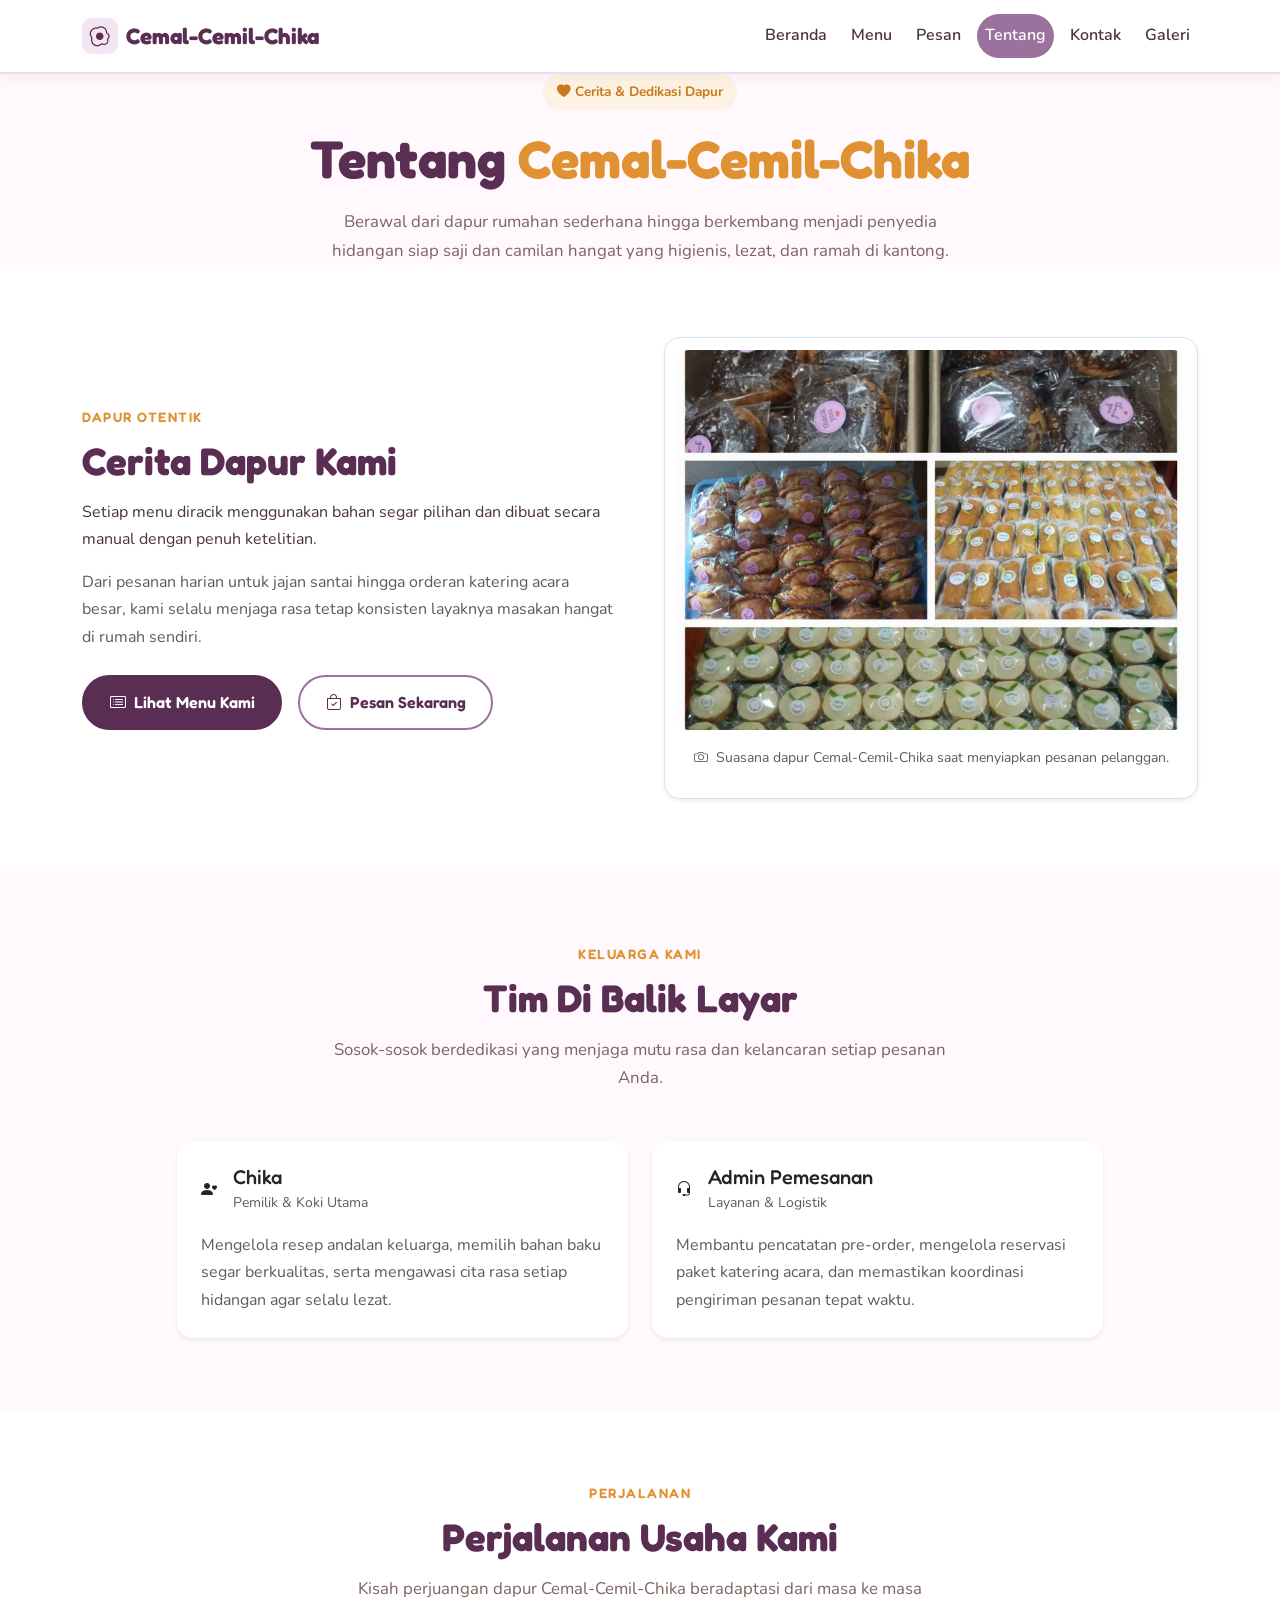
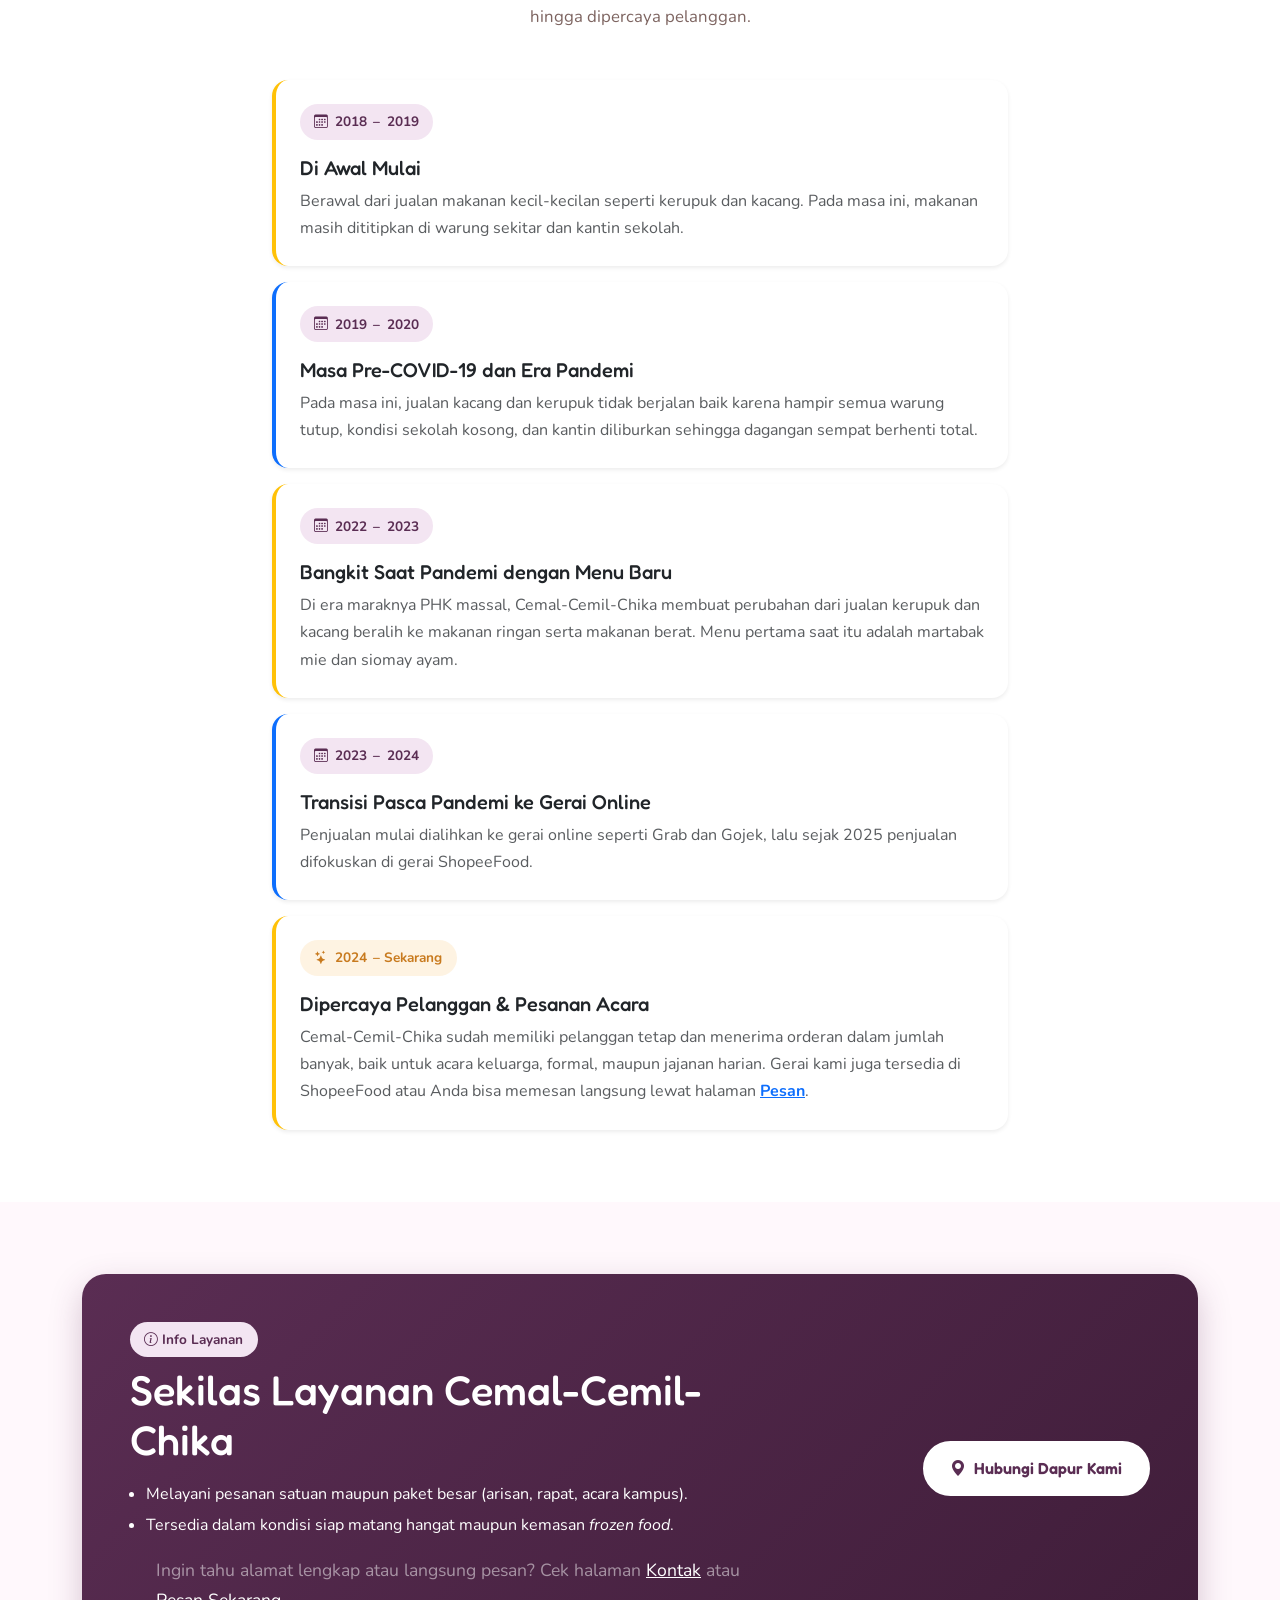
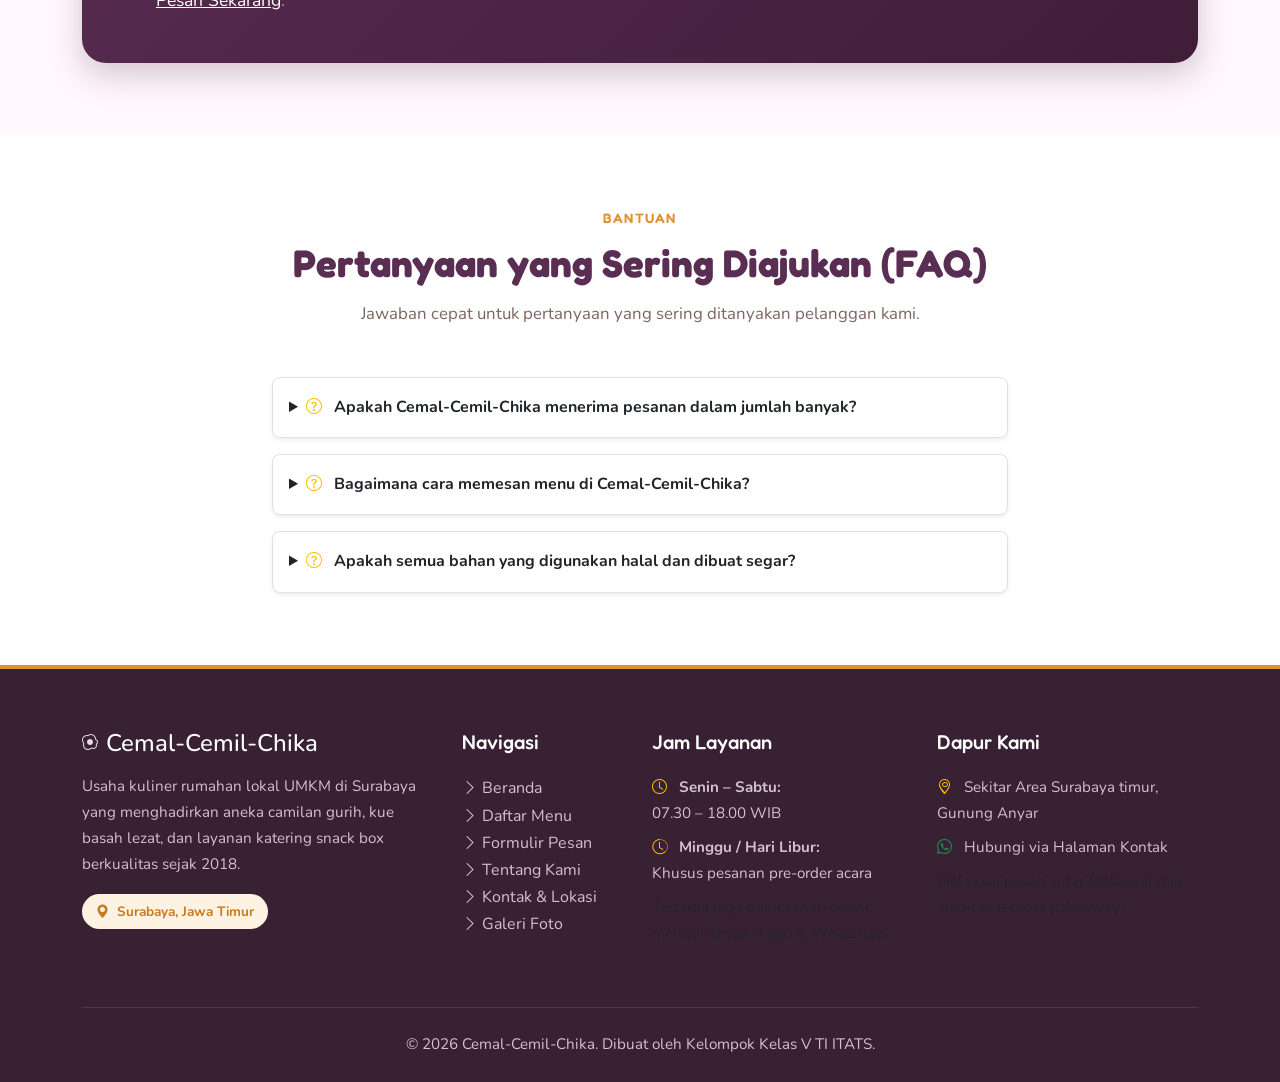
==== commit 3604363d: "final" ====
--- a/about.html
+++ b/about.html
@@ -71,7 +71,7 @@
             <span class="section-tag">Dapur Otentik</span>
             <h2 id="judul-profil" class="section-title">Cerita Dapur Kami</h2>
             <p class="mb-3">
-              Setiap menu diracik langsung oleh Ibu menggunakan bahan segar pilihan dan dibuat secara manual dengan penuh ketelitian.
+              Setiap menu diracik  menggunakan bahan segar pilihan dan dibuat secara manual dengan penuh ketelitian.
             </p>
             <p class="mb-4 text-muted">
               Dari pesanan harian untuk jajan santai hingga orderan katering acara besar, kami selalu menjaga rasa tetap konsisten layaknya masakan hangat di rumah sendiri.
@@ -115,7 +115,7 @@
                   <i class="bi bi-person-heart"></i>
                 </div>
                 <div>
-                  <h3 class="h5 mb-0">Ibu Chika</h3>
+                  <h3 class="h5 mb-0">Chika</h3>
                   <span class="small text-muted">Pemilik &amp; Koki Utama</span>
                 </div>
               </div>
--- a/css/style.css
+++ b/css/style.css
@@ -3,27 +3,20 @@
 
 :root {
     --bg-page: #FFF8FC;
-    /* Pink-putih lembut dari latar logo */
     --surface: #FFFFFF;
-    /* Putih bersih untuk card/konten */
     --primary: #9B729E;
-    /* Dusty mauve dari pita logo */
     --primary-dark: #5A2D53;
-    /* Deep plum dari teks pita */
     --primary-soft: #F3E5F2;
-    /* Lavender pastel untuk highlight */
     --accent: #E09132;
-    /* Emas karamel dari wajan & spatula */
     --accent-hover: #C87A1E;
     --text-main: #4A3531;
-    /* Cokelat hangat dari outline logo */
     --text-muted: #7D6460;
     --border-soft: #EEDCEB;
     --shadow-soft: 0 8px 24px rgba(90, 45, 83, 0.08);
     --radius: 16px;
 }
 
-/* === 2. RESET & BASE === */
+/* === 2. RESET & BASE (C4) === */
 *,
 *::before,
 *::after {
@@ -46,12 +39,7 @@
     flex-direction: column;
 }
 
-h1,
-h2,
-h3,
-h4,
-h5,
-h6 {
+h1, h2, h3, h4, h5, h6 {
     font-family: 'Fredoka', sans-serif;
     color: var(--primary-dark);
     line-height: 1.3;
@@ -63,7 +51,7 @@
     display: block;
 }
 
-/* === 3. SKIP LINK (AKSESIBILITAS) === */
+/* === 3. SKIP LINK (B5) === */
 a[href="#konten-utama"] {
     position: absolute;
     top: -100px;
@@ -82,7 +70,13 @@
     top: 16px;
 }
 
-/* === 4. NAVBAR CHIKA === */
+/* === 4. NAVBAR CHIKA (C5, C7) === */
+header {
+    position: sticky;
+    top: 0;
+    z-index: 1020;
+}
+
 .chika-navbar {
     background-color: var(--surface);
     border-bottom: 2px solid var(--border-soft);
@@ -114,7 +108,7 @@
 .chika-navbar .nav-link {
     font-weight: 600;
     color: var(--text-main);
-    padding: 0.5rem 1rem !important;
+    padding: 0.5rem 1rem;
     border-radius: 999px;
     transition: all 0.2s ease;
 }
@@ -126,10 +120,10 @@
 
 .chika-navbar .nav-link.active {
     background-color: var(--primary);
-    color: #FFFFFF !important;
-}
-
-/* === 5. BUTTONS & BADGES === */
+    color: #FFFFFF;
+}
+
+/* === 5. BUTTONS & BADGES (E2) === */
 .btn-chika-primary {
     background-color: var(--primary-dark);
     color: #FFFFFF;
@@ -143,7 +137,6 @@
     align-items: center;
     gap: 0.5rem;
     transition: all 0.25s ease;
-    box-shadow: 0 4px 12px rgba(90, 45, 83, 0.2);
 }
 
 .btn-chika-primary:hover,
@@ -152,7 +145,6 @@
     border-color: var(--primary);
     color: #FFFFFF;
     transform: translateY(-2px);
-    box-shadow: 0 6px 18px rgba(90, 45, 83, 0.28);
 }
 
 .btn-chika-accent {
@@ -168,7 +160,6 @@
     align-items: center;
     gap: 0.5rem;
     transition: all 0.25s ease;
-    box-shadow: 0 4px 12px rgba(224, 145, 50, 0.25);
 }
 
 .btn-chika-accent:hover,
@@ -177,7 +168,6 @@
     border-color: var(--accent-hover);
     color: #FFFFFF;
     transform: translateY(-2px);
-    box-shadow: 0 6px 18px rgba(224, 145, 50, 0.35);
 }
 
 .btn-chika-outline {
@@ -199,7 +189,6 @@
 .btn-chika-outline:focus-visible {
     background-color: var(--primary-soft);
     color: var(--primary-dark);
-    border-color: var(--primary-dark);
     transform: translateY(-2px);
 }
 
@@ -216,7 +205,6 @@
     align-items: center;
     gap: 0.5rem;
     transition: all 0.25s ease;
-    box-shadow: 0 4px 14px rgba(0, 0, 0, 0.15);
 }
 
 .btn-chika-light:hover,
@@ -226,7 +214,7 @@
     transform: translateY(-2px);
 }
 
-.badge-chika {
+.badge-chika, .chika-badge {
     background-color: var(--primary-soft);
     color: var(--primary-dark);
     font-family: 'Nunito', sans-serif;
@@ -252,12 +240,12 @@
     gap: 0.4rem;
 }
 
-/* === 6. HERO SECTION === */
+/* === 6. HERO SECTION (D3: Fluid clamp) === */
 .hero-section {
     padding: 3.5rem 0 4.5rem;
     background: radial-gradient(circle at 85% 20%, rgba(243, 229, 242, 0.7) 0%, transparent 60%),
-                radial-gradient(circle at 15% 85%, rgba(254, 243, 226, 0.6) 0%, transparent 50%),
-                var(--bg-page);
+        radial-gradient(circle at 15% 85%, rgba(254, 243, 226, 0.6) 0%, transparent 50%),
+        var(--bg-page);
     position: relative;
     overflow: hidden;
 }
@@ -291,12 +279,6 @@
     background: var(--surface);
     border: 2px solid var(--border-soft);
     box-shadow: var(--shadow-soft);
-    transform: rotate(-1deg);
-    transition: transform 0.3s ease;
-}
-
-.hero-image-card:hover {
-    transform: rotate(0deg) scale(1.01);
 }
 
 .hero-image-card img {
@@ -318,7 +300,6 @@
     display: flex;
     align-items: center;
     gap: 0.85rem;
-    max-width: 280px;
 }
 
 .hero-floating-badge .badge-icon {
@@ -331,22 +312,9 @@
     align-items: center;
     justify-content: center;
     font-size: 1.5rem;
-    flex-shrink: 0;
-}
-
-.hero-floating-badge strong {
-    font-family: 'Fredoka', sans-serif;
-    color: var(--primary-dark);
-    display: block;
-    font-size: 0.95rem;
-}
-
-.hero-floating-badge small {
-    color: var(--text-muted);
-    font-size: 0.8rem;
-}
-
-/* === 7. SECTION HEADINGS === */
+}
+
+/* === 7. SECTION HEADINGS & PADDING === */
 .section-padding {
     padding: 4.5rem 0;
 }
@@ -376,57 +344,23 @@
     margin: 0 auto 2.5rem;
 }
 
-/* === 8. KEUNGGULAN / FEATURE CARDS === */
-.feature-card {
+/* === 8. FEATURE & MENU CARDS (C5, C7: absolute card-tag) === */
+.feature-card, .chika-card {
     background: var(--surface);
     border: 2px solid var(--border-soft);
     border-radius: var(--radius);
-    padding: 2.2rem 1.6rem;
+    padding: 2rem 1.5rem;
     height: 100%;
     box-shadow: 0 4px 16px rgba(90, 45, 83, 0.04);
     transition: all 0.25s ease;
-    text-align: center;
-}
-
-.feature-card:hover {
-    transform: translateY(-6px);
+}
+
+.feature-card:hover, .chika-card:hover {
+    transform: translateY(-4px);
     border-color: var(--primary);
     box-shadow: var(--shadow-soft);
 }
 
-.feature-icon-bubble {
-    width: 68px;
-    height: 68px;
-    border-radius: 50%;
-    background-color: var(--primary-soft);
-    color: var(--primary-dark);
-    display: inline-flex;
-    align-items: center;
-    justify-content: center;
-    font-size: 1.85rem;
-    margin-bottom: 1.25rem;
-    transition: all 0.25s ease;
-}
-
-.feature-card:hover .feature-icon-bubble {
-    background-color: var(--accent);
-    color: #FFFFFF;
-    transform: scale(1.1);
-}
-
-.feature-card h3 {
-    font-size: 1.25rem;
-    margin-bottom: 0.75rem;
-}
-
-.feature-card p {
-    color: var(--text-muted);
-    font-size: 0.95rem;
-    margin-bottom: 0;
-    line-height: 1.65;
-}
-
-/* === 9. MENU HIGHLIGHT CARDS === */
 .menu-card {
     background: var(--surface);
     border: 2px solid var(--border-soft);
@@ -469,6 +403,7 @@
     position: absolute;
     top: 14px;
     right: 14px;
+    z-index: 2;
 }
 
 .menu-card-body {
@@ -512,154 +447,58 @@
     font-family: 'Nunito', sans-serif;
     font-size: 0.8rem;
     color: var(--text-muted);
-    font-weight: normal;
-}
-
-.btn-card-order {
-    font-size: 0.85rem;
-    padding: 0.45rem 1rem;
-}
-
-/* === 10. SNACK BOX & CATERING BANNER === */
-.catering-banner {
-    background: linear-gradient(135deg, var(--primary-soft) 0%, #FFFFFF 100%);
-    border: 2px solid var(--border-soft);
-    border-radius: calc(var(--radius) * 1.5);
-    padding: 3rem 2.5rem;
-    box-shadow: var(--shadow-soft);
-    position: relative;
-    overflow: hidden;
-}
-
-.step-box {
-    display: flex;
-    align-items: flex-start;
-    gap: 1.1rem;
-    margin-bottom: 1.25rem;
-}
-
-.step-num {
-    width: 38px;
-    height: 38px;
-    border-radius: 50%;
-    background: var(--primary-dark);
-    color: #FFFFFF;
-    font-family: 'Fredoka', sans-serif;
-    font-weight: 700;
-    display: flex;
+}
+
+/* === 9. FORM INPUT & VALIDASI (B3: :user-invalid) === */
+.chika-input {
+    border: 1.5px solid var(--border-soft);
+    border-radius: 12px;
+    padding: 0.65rem 0.95rem;
+    color: var(--text-main);
+    background-color: var(--surface);
+    transition: border-color 0.2s ease, box-shadow 0.2s ease;
+}
+
+.chika-input:focus {
+    border-color: var(--primary);
+    box-shadow: 0 0 0 0.2rem rgba(155, 114, 158, 0.2);
+}
+
+.chika-input:user-invalid,
+.chika-input:invalid:not(:placeholder-shown) {
+    border-color: #DC3545;
+    box-shadow: 0 0 0 0.2rem rgba(220, 53, 69, 0.2);
+}
+
+.chika-icon-box {
+    width: 48px;
+    height: 48px;
+    background-color: var(--primary-soft);
+    color: var(--primary-dark);
+    border-radius: 12px;
+    display: inline-flex;
     align-items: center;
     justify-content: center;
-    flex-shrink: 0;
-    font-size: 1rem;
-}
-
-.step-content h4 {
-    font-size: 1.1rem;
-    margin-bottom: 0.25rem;
-    color: var(--primary-dark);
-}
-
-.step-content p {
-    font-size: 0.92rem;
-    color: var(--text-muted);
-    margin: 0;
-}
-
-/* === 11. STORY TEASER CARD === */
-.story-card {
-    background: var(--surface);
-    border: 2px solid var(--border-soft);
-    border-radius: var(--radius);
-    padding: 2.5rem;
-    box-shadow: 0 4px 16px rgba(90, 45, 83, 0.05);
-}
-
-.story-img-container {
-    border-radius: 12px;
-    overflow: hidden;
-    border: 2px solid var(--border-soft);
-}
-
-.story-img-container img {
-    width: 100%;
-    height: 100%;
-    min-height: 280px;
-    object-fit: cover;
-    transition: transform 0.4s ease;
-}
-
-.story-img-container:hover img {
-    transform: scale(1.04);
-}
-
-/* === 12. TESTIMONIAL CARDS === */
-.testimonial-card {
-    background: var(--surface);
-    border: 2px solid var(--border-soft);
-    border-radius: var(--radius);
-    padding: 1.75rem;
-    height: 100%;
-    display: flex;
-    flex-direction: column;
-    justify-content: space-between;
-    box-shadow: 0 4px 12px rgba(90, 45, 83, 0.04);
-    transition: all 0.25s ease;
-}
-
-.testimonial-card:hover {
-    border-color: var(--primary);
-    transform: translateY(-4px);
-    box-shadow: var(--shadow-soft);
-}
-
-.testimonial-stars {
-    color: #F5A623;
-    margin-bottom: 0.75rem;
-    font-size: 1.05rem;
-}
-
-.testimonial-text {
-    font-style: italic;
-    color: var(--text-main);
-    font-size: 0.95rem;
-    line-height: 1.65;
-    margin-bottom: 1.25rem;
-}
-
-.testimonial-author {
-    display: flex;
-    align-items: center;
-    gap: 0.85rem;
-}
-
-.author-avatar {
-    width: 44px;
-    height: 44px;
-    border-radius: 50%;
-    background-color: var(--primary-soft);
-    color: var(--primary-dark);
-    display: flex;
-    align-items: center;
-    justify-content: center;
-    font-weight: 700;
-    font-family: 'Fredoka', sans-serif;
-    font-size: 1.1rem;
-    border: 2px solid var(--border-soft);
-}
-
-.author-info h4 {
-    font-size: 0.98rem;
-    margin-bottom: 0.1rem;
-    font-family: 'Fredoka', sans-serif;
-    color: var(--primary-dark);
-}
-
-.author-info span {
-    font-size: 0.82rem;
-    color: var(--text-muted);
-}
-
-/* === 13. CTA SECTION === */
+    font-size: 1.35rem;
+    font-weight: 700;
+}
+
+/* === 10. GRID SENDIRI (C6: grid-template-areas) === */
+.chika-grid-areas {
+    display: grid;
+    grid-template-areas: "info form";
+    grid-template-columns: 1fr 1.5fr;
+    gap: 1.5rem;
+}
+
+@media (max-width: 768px) {
+    .chika-grid-areas {
+        grid-template-areas: "form" "info";
+        grid-template-columns: 1fr;
+    }
+}
+
+/* === 11. CTA BOX & BANNER === */
 .cta-box {
     background: linear-gradient(135deg, var(--primary-dark) 0%, #3F1D39 100%);
     color: #FFFFFF;
@@ -667,8 +506,6 @@
     padding: 3.5rem 2rem;
     text-align: center;
     box-shadow: 0 12px 32px rgba(90, 45, 83, 0.25);
-    position: relative;
-    overflow: hidden;
 }
 
 .cta-box h2 {
@@ -684,20 +521,46 @@
     margin: 0 auto 2rem;
 }
 
-/* === 14. FOOTER === */
-footer {
-    margin-top: auto;
-}
-
-footer:not(.chika-footer) {
-    background-color: var(--surface);
-    border-top: 1px solid var(--border-soft);
-    padding: 1.5rem 0;
-    text-align: center;
-    color: var(--text-muted);
-    font-size: 0.9rem;
-}
-
+/* === 12. TABEL MENU (A6) === */
+.table-chika-wrapper {
+    background: var(--surface);
+    border: 2px solid var(--border-soft);
+    border-radius: var(--radius);
+    overflow: hidden;
+    box-shadow: 0 4px 16px rgba(90, 45, 83, 0.04);
+}
+
+.table-chika {
+    margin-bottom: 0;
+    width: 100%;
+}
+
+.table-chika thead th {
+    background-color: var(--primary);
+    color: #FFFFFF;
+    font-family: 'Fredoka', sans-serif;
+    font-weight: 600;
+    padding: 1rem 1.25rem;
+}
+
+.table-chika tbody td {
+    padding: 1rem 1.25rem;
+    vertical-align: middle;
+    border-bottom: 1px solid var(--border-soft);
+    color: var(--text-main);
+}
+
+.table-chika tbody tr:hover {
+    background-color: var(--bg-page);
+}
+
+.table-chika .price-col {
+    font-family: 'Fredoka', sans-serif;
+    font-weight: 700;
+    color: var(--accent);
+}
+
+/* === 13. FOOTER BERSAMA === */
 .chika-footer {
     background-color: #382133;
     color: #E6D8E4;
@@ -716,7 +579,6 @@
 .chika-footer p {
     color: #D3C0D0;
     font-size: 0.95rem;
-    line-height: 1.7;
 }
 
 .chika-footer .footer-links {
@@ -725,22 +587,14 @@
     margin: 0;
 }
 
-.chika-footer .footer-links li {
-    margin-bottom: 0.65rem;
-}
-
 .chika-footer .footer-links a {
     color: #D3C0D0;
     text-decoration: none;
-    transition: all 0.2s ease;
-    display: inline-flex;
-    align-items: center;
-    gap: 0.5rem;
+    transition: color 0.2s ease;
 }
 
 .chika-footer .footer-links a:hover {
     color: var(--accent);
-    transform: translateX(4px);
 }
 
 .footer-bottom {
@@ -752,90 +606,82 @@
     color: #B59FB2;
 }
 
-/* === 16. PAGE HERO & TABEL KATALOG MENU === */
-.page-hero {
-    background: radial-gradient(circle at 90% 10%, rgba(243, 229, 242, 0.7) 0%, transparent 60%),
-                radial-gradient(circle at 10% 90%, rgba(254, 243, 226, 0.6) 0%, transparent 50%),
-                var(--bg-page);
-    padding: 3rem 0 2.5rem;
-    border-bottom: 2px solid var(--border-soft);
-    text-align: center;
-}
-
-.table-chika-wrapper {
-    background: var(--surface);
-    border: 2px solid var(--border-soft);
-    border-radius: var(--radius);
-    overflow: hidden;
-    box-shadow: 0 4px 16px rgba(90, 45, 83, 0.04);
-}
-
-.table-chika {
-    margin-bottom: 0;
-    width: 100%;
-}
-
-.table-chika thead th {
-    background-color: var(--primary);
-    color: #FFFFFF;
-    font-family: 'Fredoka', sans-serif;
-    font-weight: 600;
-    font-size: 1rem;
-    padding: 1rem 1.25rem;
-    border-bottom: none;
-    letter-spacing: 0.3px;
-}
-
-.table-chika tbody td {
-    padding: 1rem 1.25rem;
-    vertical-align: middle;
-    color: var(--text-main);
-    border-bottom: 1px solid var(--border-soft);
-}
-
-.table-chika tbody tr:hover {
-    background-color: var(--bg-page);
-}
-
-.table-chika .price-col {
-    font-family: 'Fredoka', sans-serif;
-    font-weight: 700;
-    color: var(--accent);
-    font-size: 1.05rem;
-}
-
-/* === 15. ACCESSIBILITY & RESPONSIVE TWEAKS === */
+/* === 14. AKSESIBILITAS FOKUS KEYBOARD (B6) === */
 :focus-visible {
     outline: 3px solid var(--accent);
     outline-offset: 2px;
 }
 
-@media (max-width: 991.98px) {
-    .hero-section {
-        padding: 2.5rem 0 3.5rem;
-        text-align: center;
-    }
-
-    .hero-lead {
-        margin-left: auto;
-        margin-right: auto;
-    }
-
-    .hero-cta-group {
-        justify-content: center;
-    }
-
-    .hero-image-card {
-        margin-top: 2.5rem;
-        transform: none;
-    }
-
-    .hero-floating-badge {
-        bottom: 10px;
-        left: 10px;
-    }
-
-    .catering-banner {
-        padding: 2.2rem 1.5rem;
-    }
-}
+/* === 15. MODE GELAP OTOMATIS (D5) === */
+@media (prefers-color-scheme: dark) {
+    :root {
+        --bg-page: #1A1319;
+        --surface: #281D26;
+        --primary: #C89FCB;
+        --primary-dark: #F5E8F4;
+        --primary-soft: #3D2638;
+        --accent: #F5A642;
+        --accent-hover: #FFB75E;
+        --text-main: #F7EEF5;
+        --text-muted: #D1BACD;
+        --border-soft: #442F40;
+        --shadow-soft: 0 8px 24px rgba(0, 0, 0, 0.45);
+        --bs-light-rgb: 40, 29, 38;
+        --bs-table-color: #F7EEF5;
+        --bs-table-bg: #281D26;
+        --bs-table-hover-bg: #382133;
+        --bs-table-hover-color: #F7EEF5;
+        /* Integrasikan variabel Bootstrap agar bg-white ikut adaptif gelap */
+        --bs-white-rgb: 40, 29, 38;
+        --bs-body-bg: #1A1319;
+        --bs-body-color: #F7EEF5;
+        --bs-body-color-rgb: 247, 238, 245;
+        --bs-secondary-color: #D1BACD;
+        --bs-border-color: #442F40;
+        --bs-card-bg: #281D26;
+    }
+    /* Perbaikan tombol primer agar teksnya gelap kontras di mode gelap */
+    .btn-chika-primary {
+        background-color: var(--primary-dark);
+        border-color: var(--primary-dark);
+        color: var(--bg-page);
+    }
+    .btn-chika-primary:hover,
+    .btn-chika-primary:focus-visible {
+        background-color: var(--primary);
+        border-color: var(--primary);
+        color: var(--bg-page);
+    }
+    /* Tombol aksen (oranye emas) juga memakai teks gelap agar kontras */
+    .btn-chika-accent {
+        color: var(--bg-page);
+    }
+    .btn-chika-accent:hover,
+    .btn-chika-accent:focus-visible {
+        color: var(--bg-page);
+    }
+    /* Penyesuaian form input agar nyaman diketik di mode gelap */
+    .form-control,
+    .form-select,
+    .chika-input {
+        background-color: #211620;
+        color: var(--text-main);
+        border-color: var(--border-soft);
+    }
+    .form-control:focus,
+    .form-select:focus,
+    .chika-input:focus {
+        background-color: #281D26;
+        color: var(--text-main);
+    }
+}
+
+/* === 16. PREFERS REDUCED MOTION (D6) === */
+@media (prefers-reduced-motion: reduce) {
+    *, *::before, *::after {
+        animation-duration: 0.01ms;
+        animation-iteration-count: 1;
+        transition-duration: 0.01ms;
+        scroll-behavior: auto;
+    }
+}
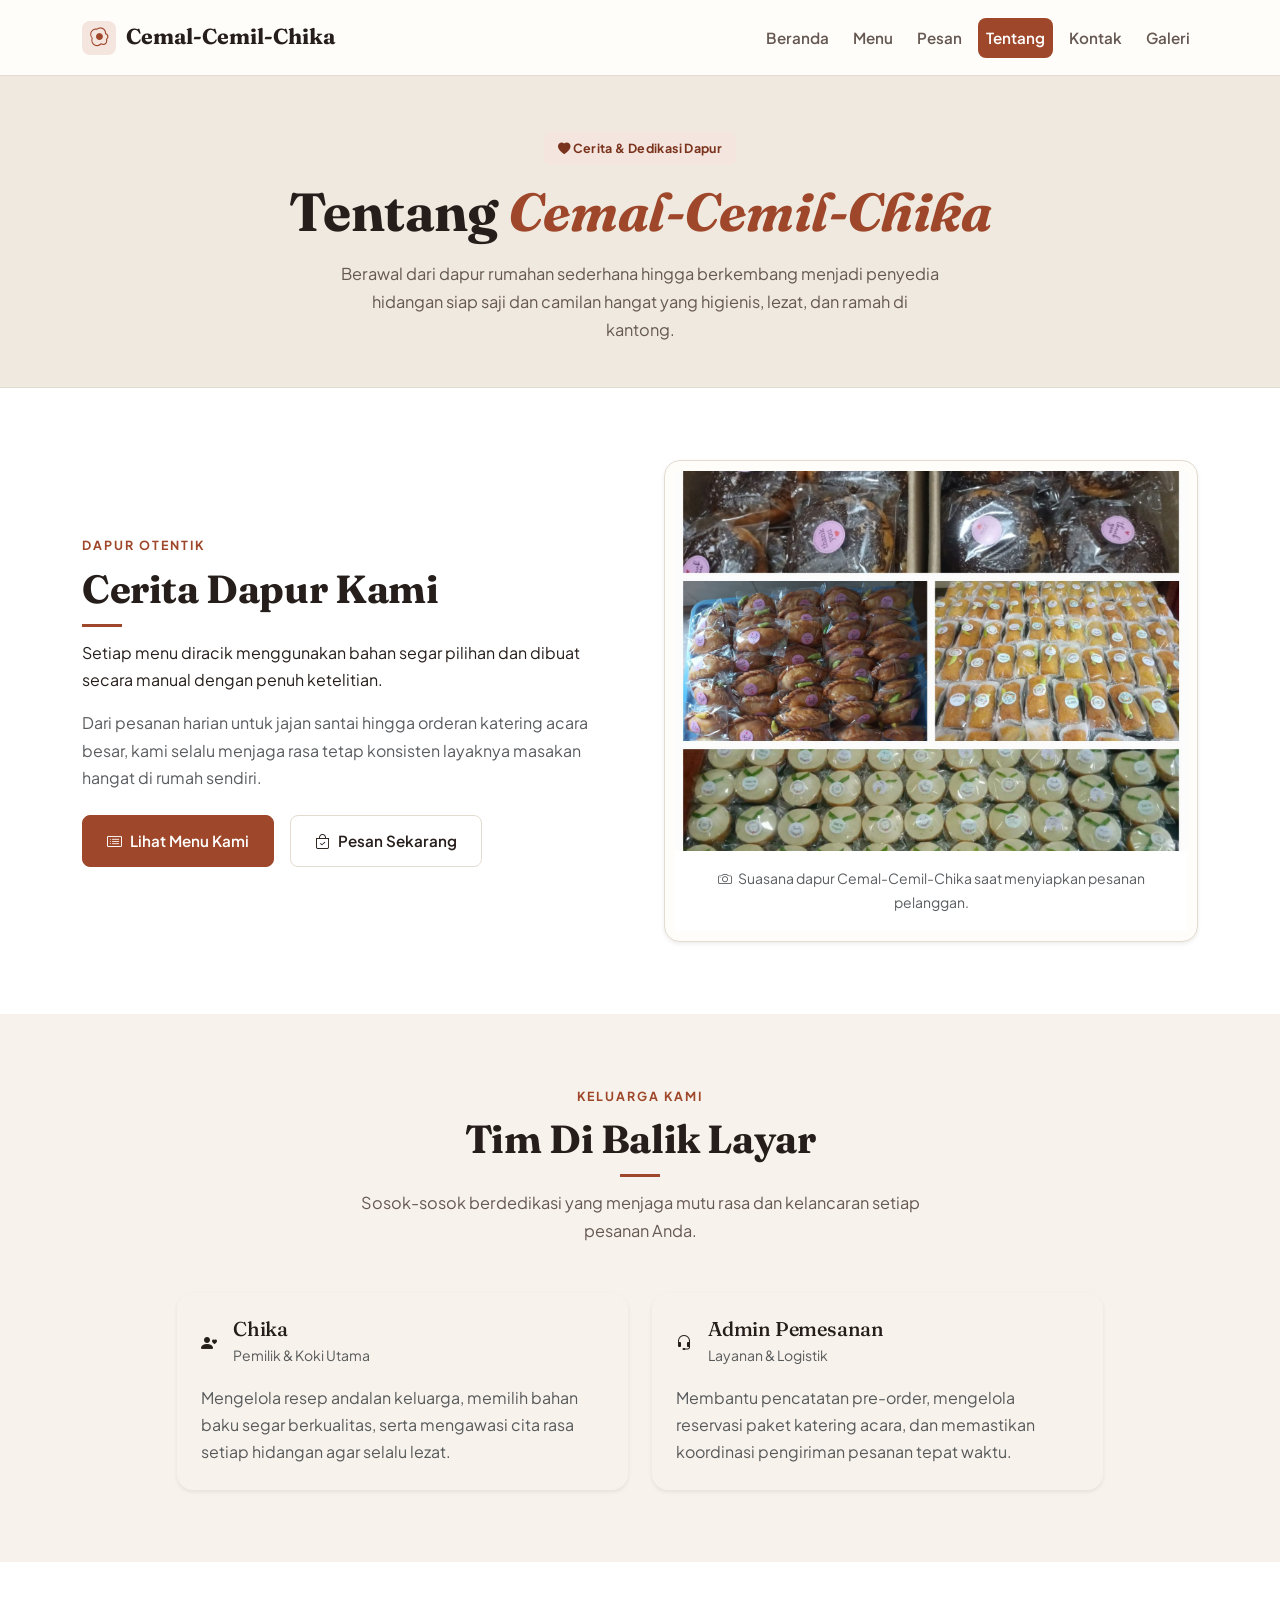
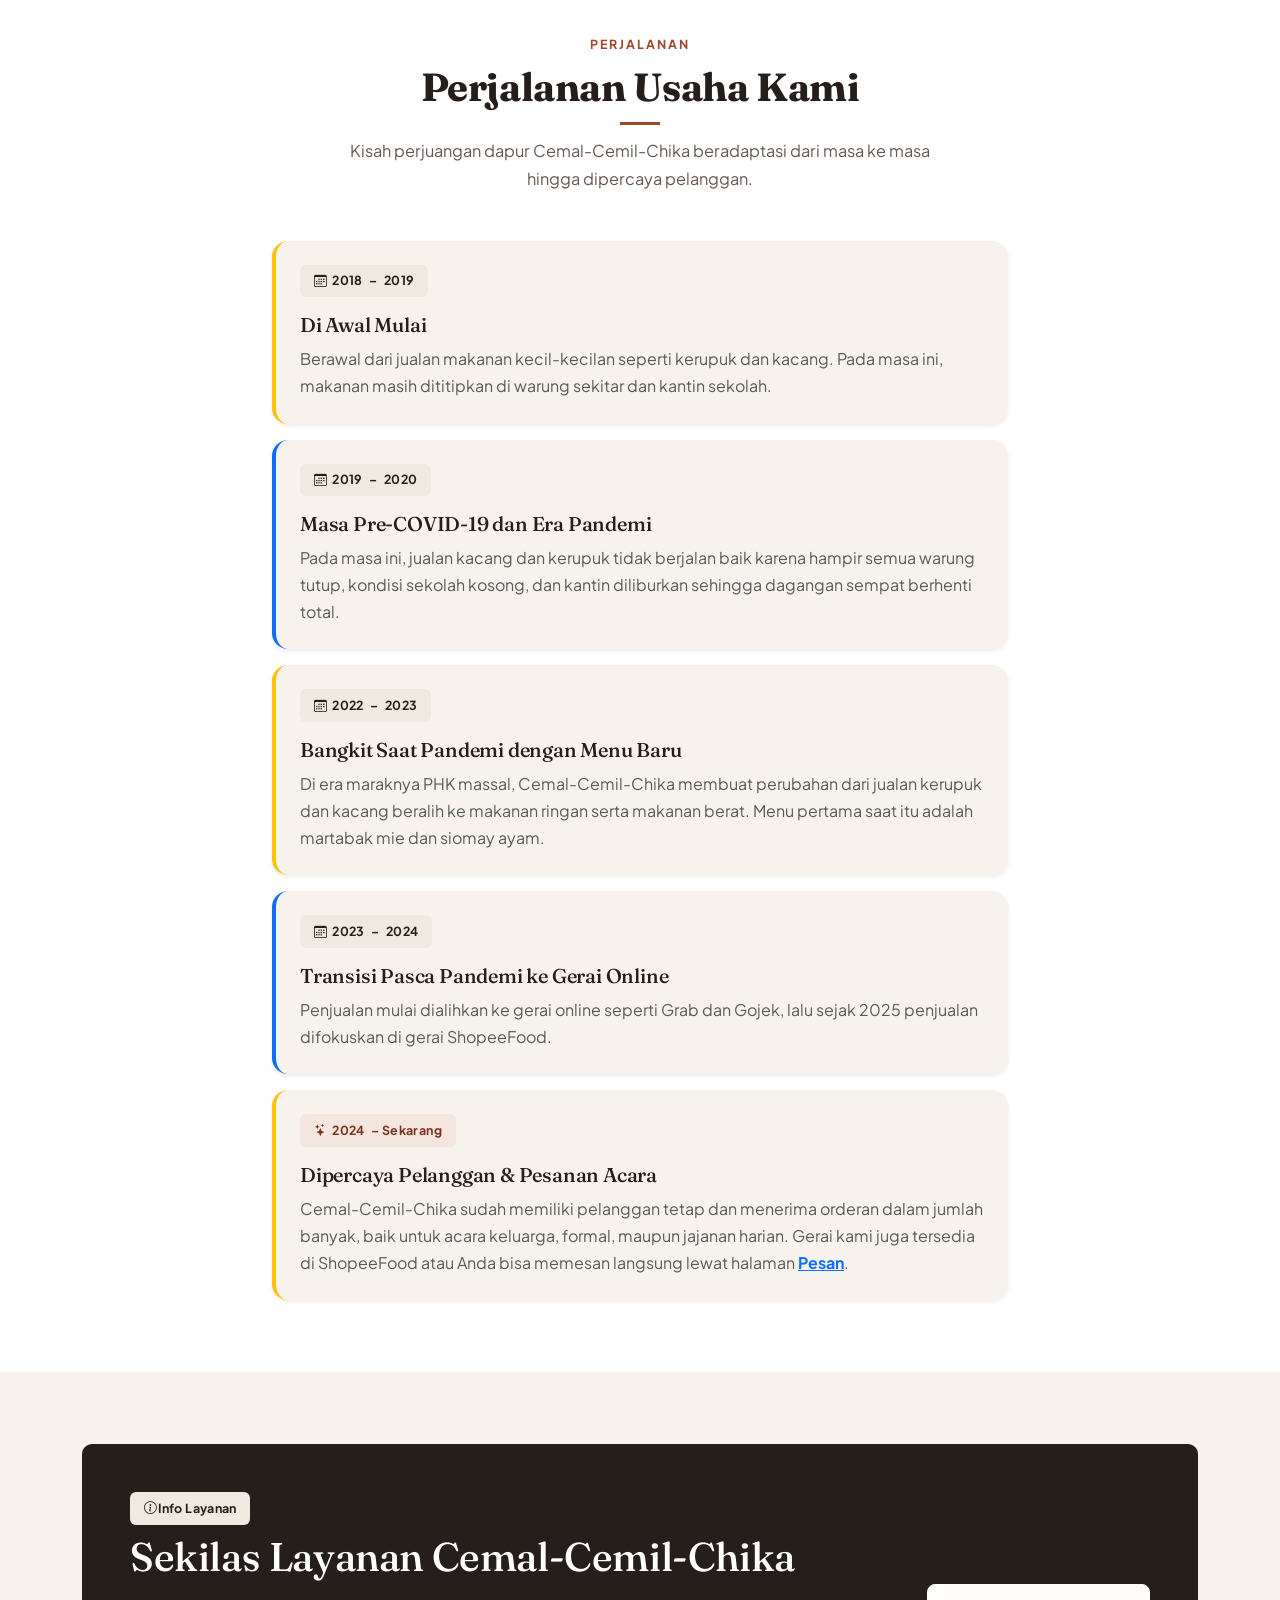
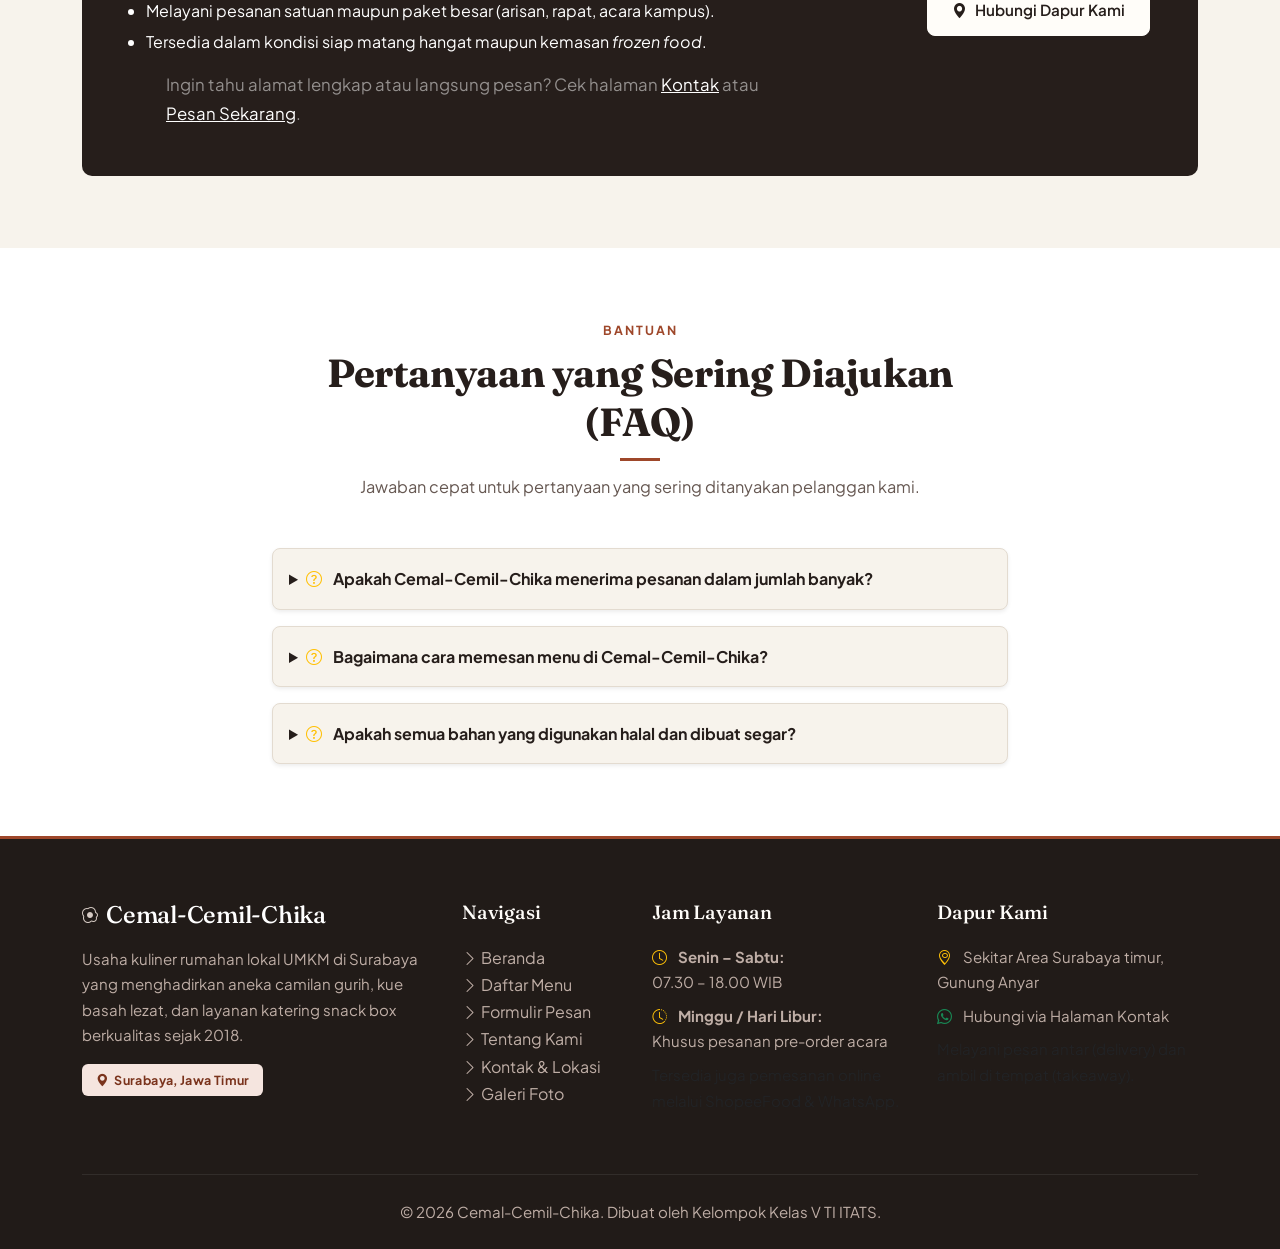
==== commit 76ff017b: "merubah tampilan css final, dan menyakana highlight judul" ====
--- a/about.html
+++ b/about.html
@@ -4,6 +4,8 @@
 <head>
   <meta charset="UTF-8" />
   <meta name="viewport" content="width=device-width, initial-scale=1.0" />
+  <meta name="color-scheme" content="light dark">
+
   <title>Tentang Kami — Cemal-Cemil-Chika</title>
   <meta name="description"
     content="Kenali cerita dapur, perjalanan usaha sejak 2018, tim, dan tanya jawab seputar layanan kuliner rumahan Cemal-Cemil-Chika." />
--- a/css/style.css
+++ b/css/style.css
@@ -1,22 +1,37 @@
-/* === 1. FONT & PALET WARNA LOGO CEMAL-CEMIL CHIKA === */
-@import url('https://fonts.googleapis.com/css2?family=Fredoka:wght@500;600;700&family=Nunito:wght@400;600;700&display=swap');
+/* ==========================================================================
+   MODEL 1: WARM ARTISAN BAKERY (LIGHT & DARK MODE)
+   ========================================================================== */
+@import url('https://fonts.googleapis.com/css2?family=Fraunces:opsz,wght@9..144,600;9..144,700&family=Plus+Jakarta+Sans:wght@400;500;600;700&display=swap');
 
 :root {
-    --bg-page: #FFF8FC;
-    --surface: #FFFFFF;
-    --primary: #9B729E;
-    --primary-dark: #5A2D53;
-    --primary-soft: #F3E5F2;
-    --accent: #E09132;
-    --accent-hover: #C87A1E;
-    --text-main: #4A3531;
-    --text-muted: #7D6460;
-    --border-soft: #EEDCEB;
-    --shadow-soft: 0 8px 24px rgba(90, 45, 83, 0.08);
-    --radius: 16px;
-}
-
-/* === 2. RESET & BASE (C4) === */
+    color-scheme: light dark;
+    /* Palet Light Mode: Krem Gading, Espresso & Terakota */
+    --bg-page: #F7F3EC;
+    --surface: #FFFDF9;
+    --surface-alt: #EFE9DF;
+    --primary: #9E472A;
+    --primary-dark: #7A331C;
+    --primary-soft: #F5E5DF;
+    --accent: #261E1B;
+    --accent-hover: #3D312C;
+    --accent-soft: #EAE3DC;
+    --cta-bg: #261E1B;
+    --text-main: #261E1B;
+    --text-muted: #665852;
+    --border-soft: #E3DBD0;
+    --shadow-soft: 0 10px 28px rgba(38, 30, 27, 0.06);
+    --radius: 10px;
+    --btn-radius: 8px;
+
+    /* Token Bootstrap Light Mode (E3) */
+    --bs-body-font-family: 'Plus Jakarta Sans', sans-serif;
+    --bs-body-bg: var(--bg-page);
+    --bs-body-color: var(--text-main);
+    --bs-primary: #9E472A;
+    --bs-border-color: var(--border-soft);
+}
+
+/* === RESET & TIPOGRAFI EDITORIAL (C4) === */
 *,
 *::before,
 *::after {
@@ -30,7 +45,7 @@
 }
 
 body {
-    font-family: 'Nunito', sans-serif;
+    font-family: 'Plus Jakarta Sans', sans-serif;
     background-color: var(--bg-page);
     color: var(--text-main);
     line-height: 1.7;
@@ -39,10 +54,11 @@
     flex-direction: column;
 }
 
-h1, h2, h3, h4, h5, h6 {
-    font-family: 'Fredoka', sans-serif;
-    color: var(--primary-dark);
-    line-height: 1.3;
+h1, h2, h3, h4, h5, h6, .font-fredoka {
+    font-family: 'Fraunces', Georgia, serif;
+    color: var(--text-main);
+    line-height: 1.25;
+    letter-spacing: -0.01em;
 }
 
 img {
@@ -51,15 +67,24 @@
     display: block;
 }
 
-/* === 3. SKIP LINK (B5) === */
+.chika-muted {
+    color: var(--text-muted);
+}
+
+.chika-accent-text {
+    color: var(--primary);
+    font-weight: 700;
+}
+
+/* === SKIP LINK (B5) === */
 a[href="#konten-utama"] {
     position: absolute;
     top: -100px;
     left: 16px;
-    background: var(--primary-dark);
+    background: var(--primary);
     color: #FFFFFF;
     padding: 8px 16px;
-    border-radius: 8px;
+    border-radius: var(--btn-radius);
     text-decoration: none;
     font-weight: 700;
     z-index: 1050;
@@ -70,7 +95,7 @@
     top: 16px;
 }
 
-/* === 4. NAVBAR CHIKA (C5, C7) === */
+/* === NAVBAR EDITORIAL === */
 header {
     position: sticky;
     top: 0;
@@ -79,43 +104,44 @@
 
 .chika-navbar {
     background-color: var(--surface);
-    border-bottom: 2px solid var(--border-soft);
-    box-shadow: 0 4px 16px rgba(90, 45, 83, 0.06);
-    padding: 0.75rem 0;
+    border-bottom: 1px solid var(--border-soft);
+    padding: 0.9rem 0;
 }
 
 .chika-navbar .navbar-brand {
-    font-family: 'Fredoka', sans-serif;
-    font-size: 1.4rem;
-    color: var(--primary-dark);
-    display: inline-flex;
-    align-items: center;
-    gap: 0.5rem;
+    font-family: 'Fraunces', Georgia, serif;
+    font-weight: 700;
+    font-size: 1.35rem;
+    color: var(--text-main);
+    display: inline-flex;
+    align-items: center;
+    gap: 0.6rem;
 }
 
 .chika-navbar .brand-icon {
     display: inline-flex;
     align-items: center;
     justify-content: center;
-    width: 36px;
-    height: 36px;
-    border-radius: 10px;
+    width: 34px;
+    height: 34px;
+    border-radius: var(--btn-radius);
     background: var(--primary-soft);
-    color: var(--primary-dark);
-    font-size: 1.25rem;
+    color: var(--primary);
+    font-size: 1.15rem;
 }
 
 .chika-navbar .nav-link {
     font-weight: 600;
-    color: var(--text-main);
-    padding: 0.5rem 1rem;
-    border-radius: 999px;
+    font-size: 0.95rem;
+    color: var(--text-muted);
+    padding: 0.45rem 0.95rem;
+    border-radius: var(--btn-radius);
     transition: all 0.2s ease;
 }
 
 .chika-navbar .nav-link:hover {
-    background-color: var(--primary-soft);
-    color: var(--primary-dark);
+    color: var(--text-main);
+    background-color: var(--surface-alt);
 }
 
 .chika-navbar .nav-link.active {
@@ -123,26 +149,27 @@
     color: #FFFFFF;
 }
 
-/* === 5. BUTTONS & BADGES (E2) === */
+/* === TOMBOL & BADGE ARTISAN (E2) === */
 .btn-chika-primary {
-    background-color: var(--primary-dark);
+    background-color: var(--primary);
     color: #FFFFFF;
-    font-family: 'Fredoka', sans-serif;
     font-weight: 600;
-    padding: 0.75rem 1.6rem;
-    border-radius: 999px;
-    border: 2px solid var(--primary-dark);
+    font-size: 0.95rem;
+    padding: 0.75rem 1.5rem;
+    border-radius: var(--btn-radius);
+    border: 1.5px solid var(--primary);
     text-decoration: none;
     display: inline-flex;
     align-items: center;
+    justify-content: center;
     gap: 0.5rem;
-    transition: all 0.25s ease;
+    transition: all 0.2s ease;
 }
 
 .btn-chika-primary:hover,
 .btn-chika-primary:focus-visible {
-    background-color: var(--primary);
-    border-color: var(--primary);
+    background-color: var(--primary-dark);
+    border-color: var(--primary-dark);
     color: #FFFFFF;
     transform: translateY(-2px);
 }
@@ -150,16 +177,17 @@
 .btn-chika-accent {
     background-color: var(--accent);
     color: #FFFFFF;
-    font-family: 'Fredoka', sans-serif;
     font-weight: 600;
-    padding: 0.75rem 1.6rem;
-    border-radius: 999px;
-    border: 2px solid var(--accent);
+    font-size: 0.95rem;
+    padding: 0.75rem 1.5rem;
+    border-radius: var(--btn-radius);
+    border: 1.5px solid var(--accent);
     text-decoration: none;
     display: inline-flex;
     align-items: center;
+    justify-content: center;
     gap: 0.5rem;
-    transition: all 0.25s ease;
+    transition: all 0.2s ease;
 }
 
 .btn-chika-accent:hover,
@@ -172,186 +200,200 @@
 
 .btn-chika-outline {
     background-color: transparent;
-    color: var(--primary-dark);
-    font-family: 'Fredoka', sans-serif;
+    color: var(--text-main);
     font-weight: 600;
-    padding: 0.75rem 1.6rem;
-    border-radius: 999px;
-    border: 2px solid var(--primary);
+    font-size: 0.95rem;
+    padding: 0.75rem 1.5rem;
+    border-radius: var(--btn-radius);
+    border: 1.5px solid var(--border-soft);
     text-decoration: none;
     display: inline-flex;
     align-items: center;
+    justify-content: center;
     gap: 0.5rem;
-    transition: all 0.25s ease;
+    transition: all 0.2s ease;
 }
 
 .btn-chika-outline:hover,
 .btn-chika-outline:focus-visible {
+    background-color: var(--surface-alt);
+    border-color: var(--text-main);
+    color: var(--text-main);
+    transform: translateY(-2px);
+}
+
+.btn-chika-light {
+    background-color: #FFFDF9;
+    color: #261E1B;
+    font-weight: 600;
+    font-size: 0.95rem;
+    padding: 0.75rem 1.5rem;
+    border-radius: var(--btn-radius);
+    border: 1.5px solid #FFFDF9;
+    text-decoration: none;
+    display: inline-flex;
+    align-items: center;
+    justify-content: center;
+    gap: 0.5rem;
+    transition: all 0.2s ease;
+}
+
+.btn-chika-light:hover,
+.btn-chika-light:focus-visible {
+    background-color: #F5E5DF;
+    color: #7A331C;
+    transform: translateY(-2px);
+}
+
+.badge-chika, .chika-badge {
+    background-color: var(--surface-alt);
+    color: var(--text-main);
+    font-weight: 700;
+    padding: 0.35rem 0.85rem;
+    border-radius: 6px;
+    font-size: 0.78rem;
+    letter-spacing: 0.03em;
+    display: inline-flex;
+    align-items: center;
+    gap: 0.4rem;
+}
+
+.badge-accent {
     background-color: var(--primary-soft);
     color: var(--primary-dark);
-    transform: translateY(-2px);
-}
-
-.btn-chika-light {
-    background-color: var(--surface);
-    color: var(--primary-dark);
-    font-family: 'Fredoka', sans-serif;
-    font-weight: 600;
-    padding: 0.75rem 1.6rem;
-    border-radius: 999px;
-    border: 2px solid #FFFFFF;
-    text-decoration: none;
-    display: inline-flex;
-    align-items: center;
-    gap: 0.5rem;
-    transition: all 0.25s ease;
-}
-
-.btn-chika-light:hover,
-.btn-chika-light:focus-visible {
-    background-color: var(--primary-soft);
-    color: var(--primary-dark);
-    transform: translateY(-2px);
-}
-
-.badge-chika, .chika-badge {
-    background-color: var(--primary-soft);
-    color: var(--primary-dark);
-    font-family: 'Nunito', sans-serif;
-    font-weight: 700;
-    padding: 0.4rem 0.9rem;
-    border-radius: 999px;
-    font-size: 0.85rem;
+    font-weight: 700;
+    padding: 0.35rem 0.85rem;
+    border-radius: 6px;
+    font-size: 0.78rem;
+    letter-spacing: 0.03em;
     display: inline-flex;
     align-items: center;
     gap: 0.4rem;
 }
 
-.badge-accent {
-    background-color: #FEF3E2;
-    color: var(--accent-hover);
-    font-family: 'Nunito', sans-serif;
-    font-weight: 700;
-    padding: 0.4rem 0.9rem;
-    border-radius: 999px;
-    font-size: 0.85rem;
-    display: inline-flex;
-    align-items: center;
-    gap: 0.4rem;
-}
-
-/* === 6. HERO SECTION (D3: Fluid clamp) === */
+/* === HERO & PAGE HERO (D3) === */
 .hero-section {
-    padding: 3.5rem 0 4.5rem;
-    background: radial-gradient(circle at 85% 20%, rgba(243, 229, 242, 0.7) 0%, transparent 60%),
-        radial-gradient(circle at 15% 85%, rgba(254, 243, 226, 0.6) 0%, transparent 50%),
-        var(--bg-page);
-    position: relative;
-    overflow: hidden;
+    padding: 4rem 0 4.5rem;
+    background-color: var(--bg-page);
+    border-bottom: 1px solid var(--border-soft);
+}
+
+.page-hero {
+    padding: 3.5rem 0 2.75rem;
+    background-color: var(--surface-alt);
+    border-bottom: 1px solid var(--border-soft);
 }
 
 .hero-title {
-    font-size: clamp(2.1rem, 3.8vw + 1rem, 3.3rem);
-    font-weight: 700;
-    color: var(--primary-dark);
+    font-size: clamp(2.15rem, 3.8vw + 1rem, 3.35rem);
+    font-weight: 700;
+    color: var(--text-main);
     margin-bottom: 1.25rem;
-    line-height: 1.25;
+    line-height: 1.18;
 }
 
 .hero-title .text-highlight {
-    color: var(--accent);
-    position: relative;
-    display: inline-block;
+    color: var(--primary);
+    font-style: italic;
 }
 
 .hero-lead {
-    font-size: 1.15rem;
+    font-size: 1.08rem;
     color: var(--text-muted);
     margin-bottom: 2rem;
-    max-width: 540px;
-    line-height: 1.7;
+    max-width: 520px;
 }
 
 .hero-image-card {
     position: relative;
     border-radius: var(--radius);
-    padding: 12px;
+    padding: 10px;
     background: var(--surface);
-    border: 2px solid var(--border-soft);
+    border: 1px solid var(--border-soft);
     box-shadow: var(--shadow-soft);
 }
 
 .hero-image-card img {
-    border-radius: 12px;
+    border-radius: 6px;
     width: 100%;
-    height: 380px;
+    height: 260px;
     object-fit: cover;
 }
 
 .hero-floating-badge {
-    position: absolute;
-    bottom: -15px;
-    left: -15px;
+    position: static;
+    margin-top: 1rem;
     background: var(--surface);
-    border: 2px solid var(--border-soft);
-    padding: 0.85rem 1.25rem;
+    border: 1px solid var(--border-soft);
+    padding: 0.85rem 1.15rem;
     border-radius: var(--radius);
-    box-shadow: 0 10px 24px rgba(90, 45, 83, 0.12);
+    box-shadow: var(--shadow-soft);
     display: flex;
     align-items: center;
     gap: 0.85rem;
 }
 
 .hero-floating-badge .badge-icon {
-    width: 44px;
-    height: 44px;
-    border-radius: 12px;
-    background: #FEF3E2;
-    color: var(--accent);
-    display: flex;
-    align-items: center;
-    justify-content: center;
-    font-size: 1.5rem;
-}
-
-/* === 7. SECTION HEADINGS & PADDING === */
+    width: 42px;
+    height: 42px;
+    border-radius: var(--btn-radius);
+    background: var(--primary-soft);
+    color: var(--primary);
+    display: flex;
+    align-items: center;
+    justify-content: center;
+    font-size: 1.35rem;
+}
+
+/* === SECTION HEADINGS (C8) === */
 .section-padding {
     padding: 4.5rem 0;
 }
 
 .section-tag {
-    font-family: 'Fredoka', sans-serif;
     text-transform: uppercase;
-    font-size: 0.85rem;
-    letter-spacing: 1.5px;
-    font-weight: 600;
-    color: var(--accent);
+    font-size: 0.78rem;
+    letter-spacing: 2px;
+    font-weight: 700;
+    color: var(--primary);
     margin-bottom: 0.5rem;
     display: block;
 }
 
 .section-title {
-    font-size: clamp(1.8rem, 2.5vw + 1rem, 2.4rem);
-    font-weight: 700;
-    color: var(--primary-dark);
+    font-size: clamp(1.8rem, 2.5vw + 1rem, 2.45rem);
+    font-weight: 700;
+    color: var(--text-main);
     margin-bottom: 0.75rem;
+}
+
+.section-title::after {
+    content: "";
+    display: block;
+    width: 40px;
+    height: 3px;
+    background-color: var(--primary);
+    margin: 0.65rem auto 0;
+}
+
+.col-lg-6 .section-title::after {
+    margin-left: 0;
 }
 
 .section-desc {
     color: var(--text-muted);
-    font-size: 1.05rem;
-    max-width: 620px;
+    font-size: 1.02rem;
+    max-width: 600px;
     margin: 0 auto 2.5rem;
 }
 
-/* === 8. FEATURE & MENU CARDS (C5, C7: absolute card-tag) === */
+/* === CARDS (FEATURE, MENU, TESTIMONIAL) === */
 .feature-card, .chika-card {
     background: var(--surface);
-    border: 2px solid var(--border-soft);
+    border: 1px solid var(--border-soft);
     border-radius: var(--radius);
     padding: 2rem 1.5rem;
     height: 100%;
-    box-shadow: 0 4px 16px rgba(90, 45, 83, 0.04);
     transition: all 0.25s ease;
 }
 
@@ -361,48 +403,157 @@
     box-shadow: var(--shadow-soft);
 }
 
+.feature-icon-bubble {
+    width: 48px;
+    height: 48px;
+    border-radius: var(--btn-radius);
+    background-color: var(--primary-soft);
+    color: var(--primary);
+    display: inline-flex;
+    align-items: center;
+    justify-content: center;
+    font-size: 1.35rem;
+    margin-bottom: 1rem;
+}
+
+.catering-banner {
+    background-color: var(--surface);
+    border: 1px solid var(--border-soft);
+    border-radius: var(--radius);
+    padding: 2.5rem;
+    box-shadow: var(--shadow-soft);
+}
+
+.step-box {
+    display: flex;
+    align-items: flex-start;
+    gap: 1rem;
+    margin-bottom: 1.25rem;
+}
+
+.step-num {
+    width: 34px;
+    height: 34px;
+    border-radius: var(--btn-radius);
+    background-color: var(--primary);
+    color: #FFFFFF;
+    font-weight: 700;
+    display: flex;
+    align-items: center;
+    justify-content: center;
+    flex-shrink: 0;
+}
+
+.step-content h4 {
+    font-size: 1.05rem;
+    margin-bottom: 0.2rem;
+}
+
+.step-content p {
+    font-size: 0.92rem;
+    color: var(--text-muted);
+    margin-bottom: 0;
+}
+
+.story-img-container img {
+    border-radius: var(--radius);
+    border: 1px solid var(--border-soft);
+}
+
+.testimonial-card {
+    background-color: var(--surface);
+    border: 1px solid var(--border-soft);
+    border-radius: var(--radius);
+    padding: 1.75rem;
+    height: 100%;
+    display: flex;
+    flex-direction: column;
+    justify-content: space-between;
+}
+
+.testimonial-stars {
+    color: var(--primary);
+    margin-bottom: 0.75rem;
+    font-size: 0.95rem;
+}
+
+.testimonial-text {
+    color: var(--text-main);
+    font-size: 0.95rem;
+    margin-bottom: 1.25rem;
+}
+
+.testimonial-author {
+    display: flex;
+    align-items: center;
+    gap: 0.85rem;
+    padding-top: 1rem;
+    border-top: 1px solid var(--border-soft);
+}
+
+.author-avatar {
+    width: 40px;
+    height: 40px;
+    border-radius: var(--btn-radius);
+    background-color: var(--surface-alt);
+    color: var(--text-main);
+    font-family: 'Fraunces', serif;
+    font-weight: 700;
+    display: flex;
+    align-items: center;
+    justify-content: center;
+}
+
+.author-info h3,
+.author-info h4 {
+    font-size: 1rem;
+    margin-bottom: 0;
+}
+
+.author-info span {
+    font-size: 0.84rem;
+    color: var(--text-muted);
+}
+
 .menu-card {
     background: var(--surface);
-    border: 2px solid var(--border-soft);
+    border: 1px solid var(--border-soft);
     border-radius: var(--radius);
     overflow: hidden;
     height: 100%;
     display: flex;
     flex-direction: column;
-    box-shadow: 0 4px 16px rgba(90, 45, 83, 0.04);
     transition: all 0.25s ease;
-    position: relative;
 }
 
 .menu-card:hover {
-    transform: translateY(-6px);
+    transform: translateY(-5px);
     border-color: var(--primary);
     box-shadow: var(--shadow-soft);
 }
 
 .menu-card-visual {
-    height: 200px;
+    height: 205px;
     position: relative;
     overflow: hidden;
-    background-color: var(--primary-soft);
+    background-color: var(--surface-alt);
 }
 
 .menu-card-visual .food-avatar {
     width: 100%;
     height: 100%;
     object-fit: cover;
-    display: block;
     transition: transform 0.35s ease;
 }
 
 .menu-card:hover .food-avatar {
-    transform: scale(1.08);
+    transform: scale(1.05);
 }
 
 .menu-card-visual .card-tag {
     position: absolute;
-    top: 14px;
-    right: 14px;
+    top: 12px;
+    right: 12px;
     z-index: 2;
 }
 
@@ -414,9 +565,9 @@
 }
 
 .menu-card-title {
-    font-size: 1.25rem;
-    color: var(--primary-dark);
-    margin-bottom: 0.5rem;
+    font-size: 1.22rem;
+    color: var(--text-main);
+    margin-bottom: 0.45rem;
 }
 
 .menu-card-desc {
@@ -432,27 +583,26 @@
     align-items: center;
     justify-content: space-between;
     padding-top: 1rem;
-    border-top: 1px dashed var(--border-soft);
+    border-top: 1px solid var(--border-soft);
     margin-top: auto;
 }
 
 .menu-price {
-    font-family: 'Fredoka', sans-serif;
-    font-size: 1.25rem;
-    font-weight: 700;
-    color: var(--accent);
+    font-size: 1.15rem;
+    font-weight: 700;
+    color: var(--text-main);
 }
 
 .menu-price span {
-    font-family: 'Nunito', sans-serif;
     font-size: 0.8rem;
+    font-weight: 400;
     color: var(--text-muted);
 }
 
-/* === 9. FORM INPUT & VALIDASI (B3: :user-invalid) === */
+/* === FORM & INPUT (B3) === */
 .chika-input {
-    border: 1.5px solid var(--border-soft);
-    border-radius: 12px;
+    border: 1px solid var(--border-soft);
+    border-radius: var(--btn-radius);
     padding: 0.65rem 0.95rem;
     color: var(--text-main);
     background-color: var(--surface);
@@ -461,73 +611,106 @@
 
 .chika-input:focus {
     border-color: var(--primary);
-    box-shadow: 0 0 0 0.2rem rgba(155, 114, 158, 0.2);
+    box-shadow: 0 0 0 0.2rem rgba(158, 71, 42, 0.16);
 }
 
 .chika-input:user-invalid,
 .chika-input:invalid:not(:placeholder-shown) {
-    border-color: #DC3545;
-    box-shadow: 0 0 0 0.2rem rgba(220, 53, 69, 0.2);
+    border-color: #C93B3B;
+    box-shadow: 0 0 0 0.2rem rgba(201, 59, 59, 0.16);
 }
 
 .chika-icon-box {
-    width: 48px;
-    height: 48px;
+    width: 46px;
+    height: 46px;
     background-color: var(--primary-soft);
-    color: var(--primary-dark);
-    border-radius: 12px;
-    display: inline-flex;
-    align-items: center;
-    justify-content: center;
-    font-size: 1.35rem;
-    font-weight: 700;
-}
-
-/* === 10. GRID SENDIRI (C6: grid-template-areas) === */
+    color: var(--primary);
+    border-radius: var(--btn-radius);
+    display: inline-flex;
+    align-items: center;
+    justify-content: center;
+    font-size: 1.3rem;
+}
+
+/* === CSS GRID & MOBILE-FIRST BREAKPOINTS (C6, D1, D2) === */
+.chika-auto-grid {
+    display: grid;
+    grid-template-columns: 1fr;
+    gap: 1.5rem;
+}
+
 .chika-grid-areas {
     display: grid;
-    grid-template-areas: "info form";
-    grid-template-columns: 1fr 1.5fr;
+    grid-template-areas:
+        "form"
+        "info";
+    grid-template-columns: 1fr;
     gap: 1.5rem;
 }
 
-@media (max-width: 768px) {
+.grid-area-info {
+    grid-area: info;
+}
+
+.grid-area-form {
+    grid-area: form;
+}
+
+@media (min-width: 48em) {
+    .hero-image-card img {
+        height: 380px;
+    }
+
+    .hero-floating-badge {
+        position: absolute;
+        bottom: -14px;
+        left: -14px;
+        margin-top: 0;
+    }
+
+    .chika-auto-grid {
+        grid-template-columns: repeat(auto-fit, minmax(17rem, 1fr));
+    }
+
     .chika-grid-areas {
-        grid-template-areas: "form" "info";
-        grid-template-columns: 1fr;
-    }
-}
-
-/* === 11. CTA BOX & BANNER === */
+        grid-template-areas: "info form";
+        grid-template-columns: 1fr 1.5fr;
+    }
+}
+
+@media (min-width: 64em) {
+    .chika-auto-grid {
+        grid-template-columns: repeat(auto-fit, minmax(19rem, 1fr));
+    }
+}
+
+/* === CTA BOX, TABEL & FOOTER === */
 .cta-box {
-    background: linear-gradient(135deg, var(--primary-dark) 0%, #3F1D39 100%);
-    color: #FFFFFF;
-    border-radius: calc(var(--radius) * 1.5);
+    background: var(--cta-bg);
+    color: #FFFDF9;
+    border-radius: var(--radius);
     padding: 3.5rem 2rem;
     text-align: center;
-    box-shadow: 0 12px 32px rgba(90, 45, 83, 0.25);
 }
 
 .cta-box h2 {
-    color: #FFFFFF;
-    font-size: clamp(1.8rem, 3vw + 1rem, 2.6rem);
+    color: #FFFDF9;
+    font-size: clamp(1.8rem, 3vw + 1rem, 2.5rem);
     margin-bottom: 1rem;
 }
 
 .cta-box p {
-    color: #F3E5F2;
-    font-size: 1.1rem;
-    max-width: 620px;
+    color: #D6CBC4;
+    font-size: 1.05rem;
+    max-width: 600px;
     margin: 0 auto 2rem;
 }
 
-/* === 12. TABEL MENU (A6) === */
 .table-chika-wrapper {
     background: var(--surface);
-    border: 2px solid var(--border-soft);
+    border: 1px solid var(--border-soft);
     border-radius: var(--radius);
     overflow: hidden;
-    box-shadow: 0 4px 16px rgba(90, 45, 83, 0.04);
 }
 
 .table-chika {
@@ -536,10 +719,10 @@
 }
 
 .table-chika thead th {
-    background-color: var(--primary);
-    color: #FFFFFF;
-    font-family: 'Fredoka', sans-serif;
-    font-weight: 600;
+    background-color: var(--surface-alt);
+    color: var(--text-main);
+    font-weight: 700;
+    border-bottom: 1px solid var(--border-soft);
     padding: 1rem 1.25rem;
 }
 
@@ -555,30 +738,27 @@
 }
 
 .table-chika .price-col {
-    font-family: 'Fredoka', sans-serif;
-    font-weight: 700;
-    color: var(--accent);
-}
-
-/* === 13. FOOTER BERSAMA === */
+    font-weight: 700;
+    color: var(--primary);
+}
+
 .chika-footer {
-    background-color: #382133;
-    color: #E6D8E4;
+    background-color: #211B18;
+    color: #D6CBC4;
     padding-top: 3.8rem;
     margin-top: auto;
-    border-top: 4px solid var(--accent);
+    border-top: 3px solid var(--primary);
 }
 
 .chika-footer h3 {
-    font-family: 'Fredoka', sans-serif;
-    font-size: 1.25rem;
-    color: #FFFFFF;
+    font-size: 1.2rem;
+    color: #FFFDF9;
     margin-bottom: 1.25rem;
 }
 
 .chika-footer p {
-    color: #D3C0D0;
-    font-size: 0.95rem;
+    color: #BFAEA6;
+    font-size: 0.94rem;
 }
 
 .chika-footer .footer-links {
@@ -588,95 +768,83 @@
 }
 
 .chika-footer .footer-links a {
-    color: #D3C0D0;
+    color: #BFAEA6;
     text-decoration: none;
     transition: color 0.2s ease;
 }
 
 .chika-footer .footer-links a:hover {
-    color: var(--accent);
+    color: #FFFDF9;
 }
 
 .footer-bottom {
-    border-top: 1px solid rgba(255, 255, 255, 0.1);
+    border-top: 1px solid rgba(255, 255, 255, 0.08);
     padding: 1.5rem 0;
     margin-top: 2.8rem;
     text-align: center;
     font-size: 0.88rem;
-    color: #B59FB2;
-}
-
-/* === 14. AKSESIBILITAS FOKUS KEYBOARD (B6) === */
+    color: #9C8B83;
+}
+
 :focus-visible {
-    outline: 3px solid var(--accent);
+    outline: 3px solid var(--primary);
     outline-offset: 2px;
 }
 
-/* === 15. MODE GELAP OTOMATIS (D5) === */
+/* === DARK MODE MODEL 1: ROASTED ESPRESSO & WARM TERRACOTTA (D5) === */
 @media (prefers-color-scheme: dark) {
     :root {
-        --bg-page: #1A1319;
-        --surface: #281D26;
-        --primary: #C89FCB;
-        --primary-dark: #F5E8F4;
-        --primary-soft: #3D2638;
-        --accent: #F5A642;
-        --accent-hover: #FFB75E;
-        --text-main: #F7EEF5;
-        --text-muted: #D1BACD;
-        --border-soft: #442F40;
-        --shadow-soft: 0 8px 24px rgba(0, 0, 0, 0.45);
-        --bs-light-rgb: 40, 29, 38;
-        --bs-table-color: #F7EEF5;
-        --bs-table-bg: #281D26;
-        --bs-table-hover-bg: #382133;
-        --bs-table-hover-color: #F7EEF5;
-        /* Integrasikan variabel Bootstrap agar bg-white ikut adaptif gelap */
-        --bs-white-rgb: 40, 29, 38;
-        --bs-body-bg: #1A1319;
-        --bs-body-color: #F7EEF5;
-        --bs-body-color-rgb: 247, 238, 245;
-        --bs-secondary-color: #D1BACD;
-        --bs-border-color: #442F40;
-        --bs-card-bg: #281D26;
-    }
-    /* Perbaikan tombol primer agar teksnya gelap kontras di mode gelap */
-    .btn-chika-primary {
-        background-color: var(--primary-dark);
-        border-color: var(--primary-dark);
-        color: var(--bg-page);
-    }
+        --bg-page: #161210;
+        --surface: #211B18;
+        --surface-alt: #2B2320;
+        --primary: #E08B6B;
+        --primary-dark: #F2A78B;
+        --primary-soft: #38241D;
+        --accent: #F4EDE6;
+        --accent-hover: #FFFFFF;
+        --accent-soft: #2E2622;
+        --cta-bg: #261F1C;
+        --text-main: #F4EDE6;
+        --text-muted: #BFAEA6;
+        --border-soft: #362D29;
+        --shadow-soft: 0 10px 28px rgba(0, 0, 0, 0.45);
+
+        --bs-white-rgb: 33, 27, 24;
+        --bs-light-rgb: 43, 35, 32;
+        --bs-body-bg: #161210;
+        --bs-body-color: #F4EDE6;
+        --bs-body-color-rgb: 244, 237, 230;
+        --bs-secondary-color: #BFAEA6;
+        --bs-border-color: #362D29;
+        --bs-card-bg: #211B18;
+        --bs-table-color: #F4EDE6;
+        --bs-table-bg: #211B18;
+        --bs-table-hover-bg: #2B2320;
+        --bs-table-hover-color: #F4EDE6;
+    }
+
+    .chika-navbar .nav-link.active,
+    .btn-chika-primary,
     .btn-chika-primary:hover,
-    .btn-chika-primary:focus-visible {
-        background-color: var(--primary);
-        border-color: var(--primary);
-        color: var(--bg-page);
-    }
-    /* Tombol aksen (oranye emas) juga memakai teks gelap agar kontras */
-    .btn-chika-accent {
-        color: var(--bg-page);
-    }
+    .btn-chika-accent,
     .btn-chika-accent:hover,
-    .btn-chika-accent:focus-visible {
-        color: var(--bg-page);
-    }
-    /* Penyesuaian form input agar nyaman diketik di mode gelap */
+    .step-num {
+        color: #161210;
+    }
+
+    .chika-navbar .navbar-toggler-icon {
+        filter: invert(1);
+    }
+
     .form-control,
     .form-select,
     .chika-input {
-        background-color: #211620;
+        background-color: #1A1513;
         color: var(--text-main);
         border-color: var(--border-soft);
     }
-    .form-control:focus,
-    .form-select:focus,
-    .chika-input:focus {
-        background-color: #281D26;
-        color: var(--text-main);
-    }
-}
-
-/* === 16. PREFERS REDUCED MOTION (D6) === */
+}
+
 @media (prefers-reduced-motion: reduce) {
     *, *::before, *::after {
         animation-duration: 0.01ms;
